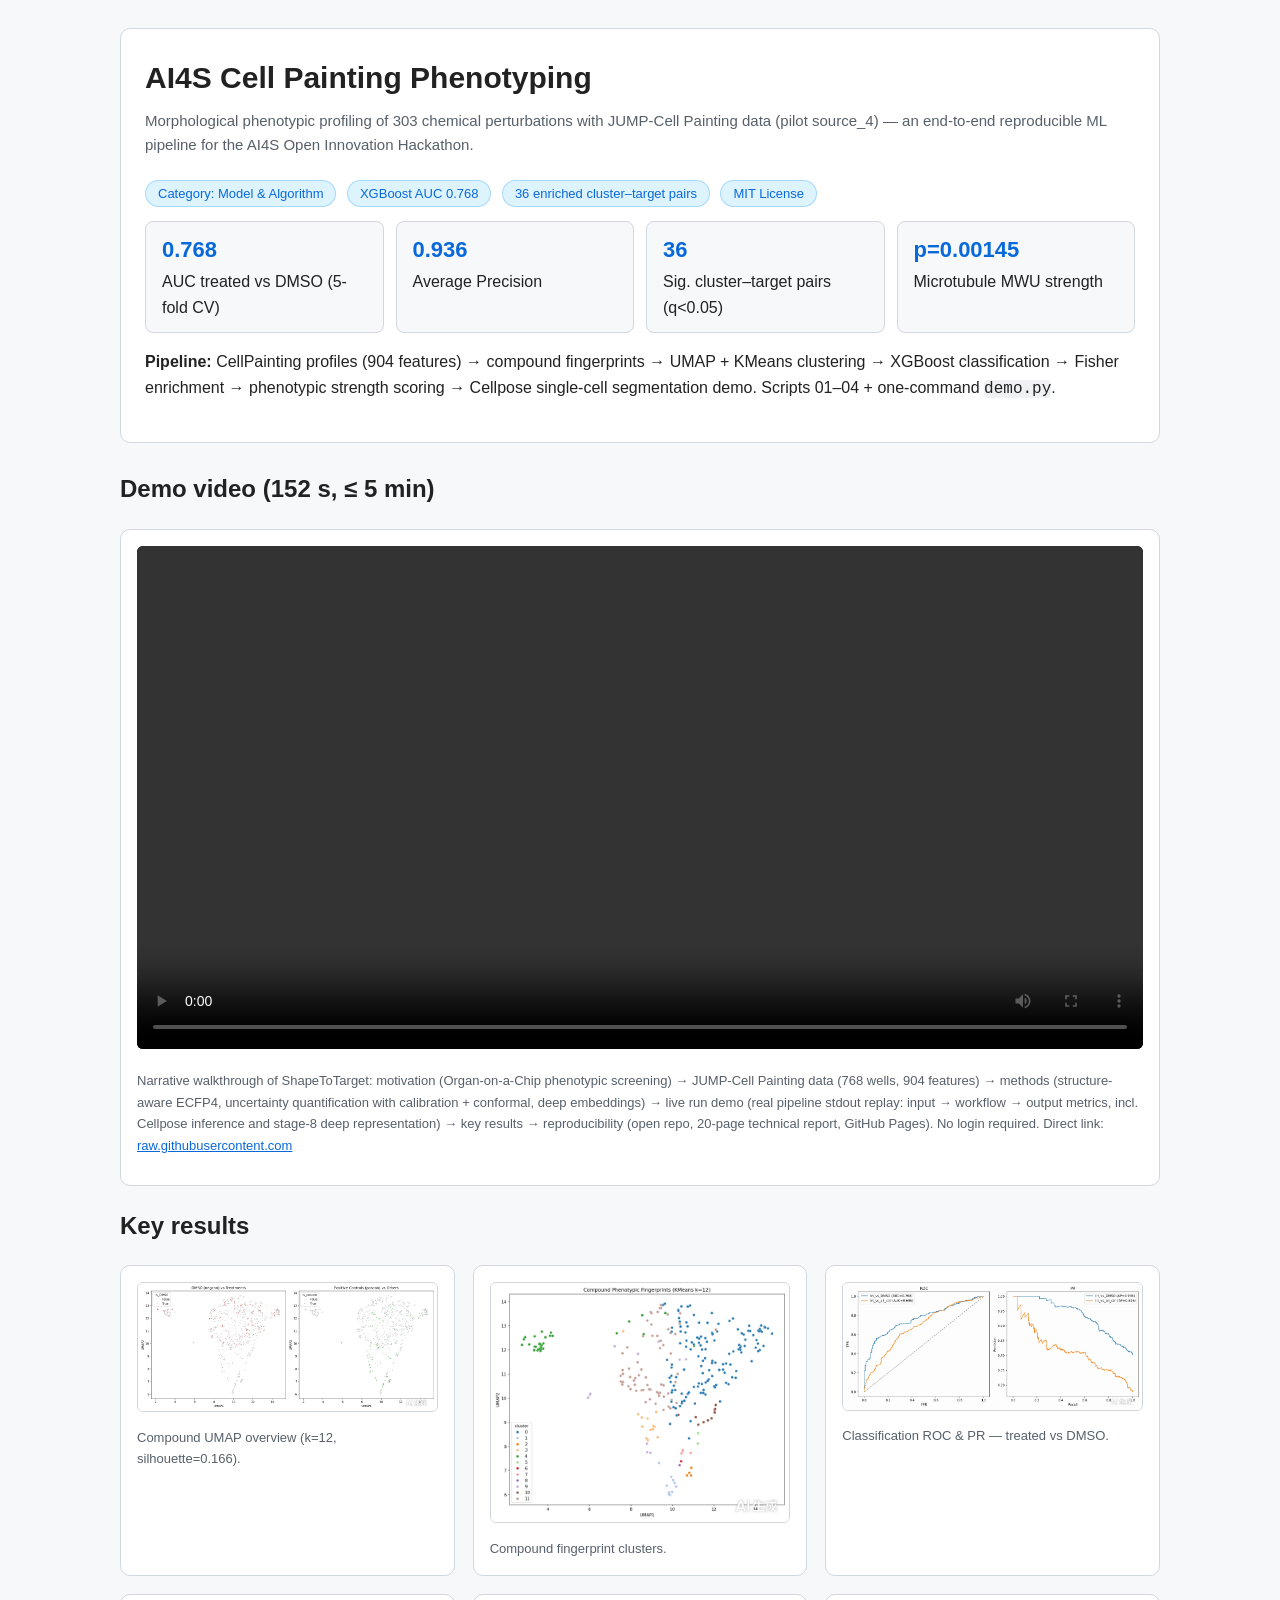
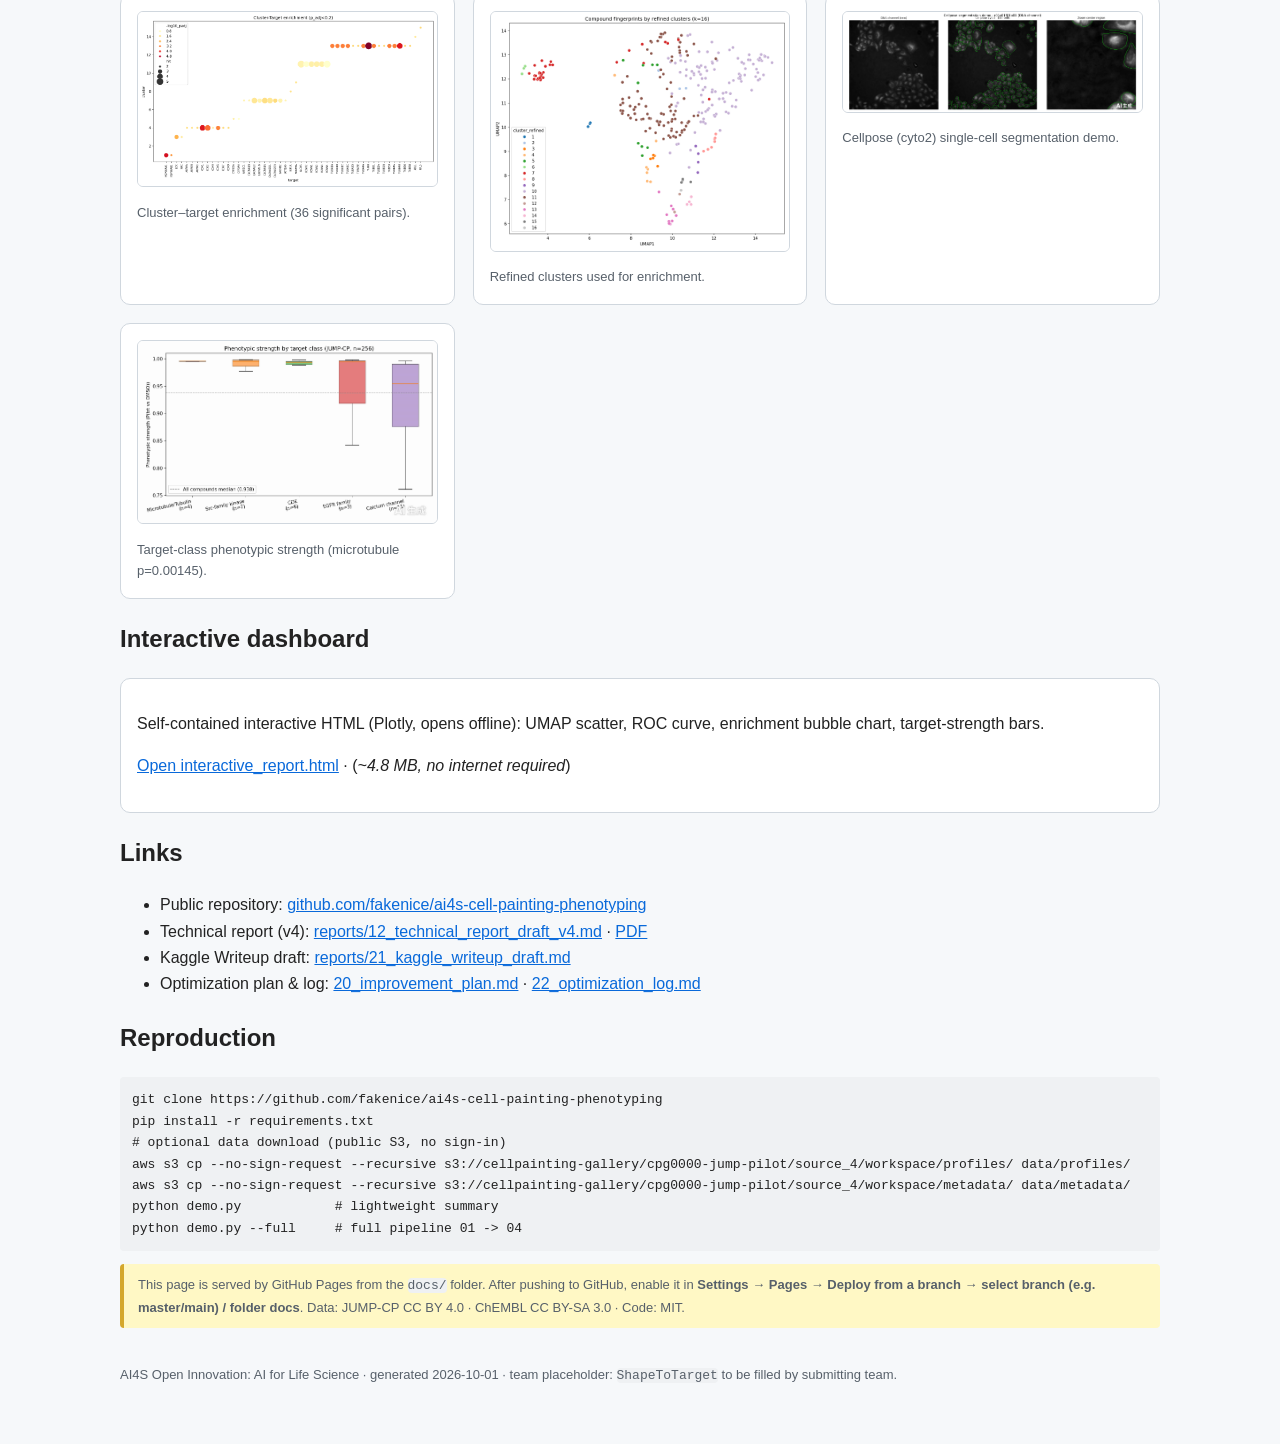
==== docs/index.html @ e53dbcd9 "demo: reshape narrative video v2 with real pipeline run (152s, 1280x720, faststart)" ====
<!DOCTYPE html>
<html lang="en">
<head>
<meta charset="utf-8">
<meta name="viewport" content="width=device-width, initial-scale=1">
<title>AI4S Cell Painting Phenotyping — Project Home</title>
<style>
  :root { --accent:#0969da; --bg:#f6f8fa; --ink:#222; }
  * { box-sizing:border-box; }
  body { font-family:"Segoe UI", Arial, sans-serif; margin:0; background:var(--bg); color:var(--ink); line-height:1.65; }
  .wrap { max-width:1080px; margin:0 auto; padding:28px 20px 60px; }
  h1 { font-size:30px; margin:0 0 6px; }
  .sub { color:#57606a; font-size:15px; margin-bottom:22px; }
  .badge { display:inline-block; background:#ddf4ff; color:#0969da; border:1px solid #54aeff66; border-radius:20px; padding:2px 12px; font-size:13px; margin-right:6px; }
  .hero { background:#fff; border:1px solid #d0d7de; border-radius:10px; padding:24px; margin-bottom:26px; }
  .grid { display:grid; grid-template-columns:repeat(auto-fit, minmax(320px,1fr)); gap:18px; }
  .card { background:#fff; border:1px solid #d0d7de; border-radius:10px; padding:16px; }
  .card h3 { margin-top:0; }
  figure { margin:0; }
  img { width:100%; height:auto; border:1px solid #d0d7de; border-radius:6px; }
  figcaption { font-size:13px; color:#57606a; margin-top:6px; }
  video { width:100%; border-radius:6px; background:#000; }
  a { color:var(--accent); }
  .kpi { display:flex; flex-wrap:wrap; gap:12px; margin:14px 0; }
  .kpi div { background:#f6f8fa; border:1px solid #d0d7de; border-radius:8px; padding:10px 16px; flex:1; min-width:150px; }
  .kpi b { font-size:22px; display:block; color:var(--accent); }
  code, pre { background:#eff1f3; border-radius:4px; font-family:Consolas, monospace; }
  pre { padding:12px; overflow-x:auto; font-size:13px; }
  .note { font-size:13px; color:#57606a; background:#fff8c5; border-left:4px solid #d4a72c; padding:10px 14px; border-radius:4px; }
  footer { margin-top:36px; font-size:13px; color:#57606a; }
</style>
</head>
<body>
<div class="wrap">

  <div class="hero">
    <h1>AI4S Cell Painting Phenotyping</h1>
    <div class="sub">Morphological phenotypic profiling of 303 chemical perturbations with JUMP-Cell Painting data (pilot source_4) — an end-to-end reproducible ML pipeline for the AI4S Open Innovation Hackathon.</div>
    <div>
      <span class="badge">Category: Model &amp; Algorithm</span>
      <span class="badge">XGBoost AUC 0.768</span>
      <span class="badge">36 enriched cluster–target pairs</span>
      <span class="badge">MIT License</span>
    </div>
    <div class="kpi">
      <div><b>0.768</b>AUC treated vs DMSO (5-fold CV)</div>
      <div><b>0.936</b>Average Precision</div>
      <div><b>36</b>Sig. cluster–target pairs (q&lt;0.05)</div>
      <div><b>p=0.00145</b>Microtubule MWU strength</div>
    </div>
    <p><b>Pipeline:</b> CellPainting profiles (904 features) → compound fingerprints → UMAP + KMeans clustering → XGBoost classification → Fisher enrichment → phenotypic strength scoring → Cellpose single-cell segmentation demo. Scripts 01–04 + one-command <code>demo.py</code>.</p>
  </div>

  <h2>Demo video (152 s, ≤ 5 min)</h2>
  <div class="card">
    <video controls preload="metadata" src="demo_video.mp4"></video>
    <p style="font-size:13px;color:#57606a;">Narrative walkthrough of ShapeToTarget: motivation (Organ-on-a-Chip phenotypic screening) → JUMP-Cell Painting data (768 wells, 904 features) → methods (structure-aware ECFP4, uncertainty quantification with calibration + conformal, deep embeddings) → live run demo (real pipeline stdout replay: input → workflow → output metrics, incl. Cellpose inference and stage-8 deep representation) → key results → reproducibility (open repo, 20-page technical report, GitHub Pages). No login required. Direct link: <a href="https://github.com/fakenice/ai4s-cell-painting-phenotyping/raw/master/demo_video.mp4">raw.githubusercontent.com</a></p>
  </div>

  <h2>Key results</h2>
  <div class="grid">
    <div class="card"><figure><img src="figures/01_umap_overview.png" alt="UMAP overview"><figcaption>Compound UMAP overview (k=12, silhouette=0.166).</figcaption></figure></div>
    <div class="card"><figure><img src="figures/02_compound_fingerprint_clusters.png" alt="Fingerprint clusters"><figcaption>Compound fingerprint clusters.</figcaption></figure></div>
    <div class="card"><figure><img src="figures/03_classification_roc_pr.png" alt="ROC/PR"><figcaption>Classification ROC &amp; PR — treated vs DMSO.</figcaption></figure></div>
    <div class="card"><figure><img src="figures/04_enrichment_bubble.png" alt="Enrichment bubble"><figcaption>Cluster–target enrichment (36 significant pairs).</figcaption></figure></div>
    <div class="card"><figure><img src="figures/04_refined_clusters_umap.png" alt="Refined clusters"><figcaption>Refined clusters used for enrichment.</figcaption></figure></div>
    <div class="card"><figure><img src="figures/05_cellpose_segmentation.png" alt="Cellpose segmentation"><figcaption>Cellpose (cyto2) single-cell segmentation demo.</figcaption></figure></div>
    <div class="card"><figure><img src="figures/12_target_class_strength.png" alt="Target class strength"><figcaption>Target-class phenotypic strength (microtubule p=0.00145).</figcaption></figure></div>
  </div>

  <h2>Interactive dashboard</h2>
  <div class="card">
    <p>Self-contained interactive HTML (Plotly, opens offline): UMAP scatter, ROC curve, enrichment bubble chart, target-strength bars.</p>
    <p><a href="interactive_report.html">Open interactive_report.html</a> · (<em>~4.8 MB, no internet required</em>)</p>
  </div>

  <h2>Links</h2>
  <ul>
    <li>Public repository: <a href="https://github.com/fakenice/ai4s-cell-painting-phenotyping">github.com/fakenice/ai4s-cell-painting-phenotyping</a></li>
    <li>Technical report (v4): <a href="../reports/12_technical_report_draft_v4.md">reports/12_technical_report_draft_v4.md</a> · <a href="../reports/12_technical_report_draft_v4.pdf">PDF</a></li>
    <li>Kaggle Writeup draft: <a href="../reports/21_kaggle_writeup_draft.md">reports/21_kaggle_writeup_draft.md</a></li>
    <li>Optimization plan &amp; log: <a href="../reports/20_improvement_plan.md">20_improvement_plan.md</a> · <a href="../reports/22_optimization_log.md">22_optimization_log.md</a></li>
  </ul>

  <h2>Reproduction</h2>
  <pre>git clone https://github.com/fakenice/ai4s-cell-painting-phenotyping
pip install -r requirements.txt
# optional data download (public S3, no sign-in)
aws s3 cp --no-sign-request --recursive s3://cellpainting-gallery/cpg0000-jump-pilot/source_4/workspace/profiles/ data/profiles/
aws s3 cp --no-sign-request --recursive s3://cellpainting-gallery/cpg0000-jump-pilot/source_4/workspace/metadata/ data/metadata/
python demo.py            # lightweight summary
python demo.py --full     # full pipeline 01 -> 04</pre>
  <div class="note">This page is served by GitHub Pages from the <code>docs/</code> folder. After pushing to GitHub, enable it in <b>Settings → Pages → Deploy from a branch → select branch (e.g. master/main) / folder docs</b>. Data: JUMP-CP CC BY 4.0 · ChEMBL CC BY-SA 3.0 · Code: MIT.</div>

  <footer>AI4S Open Innovation: AI for Life Science · generated 2026-10-01 · team placeholder: <code>ShapeToTarget</code> to be filled by submitting team.</footer>
</div>
</body>
</html>
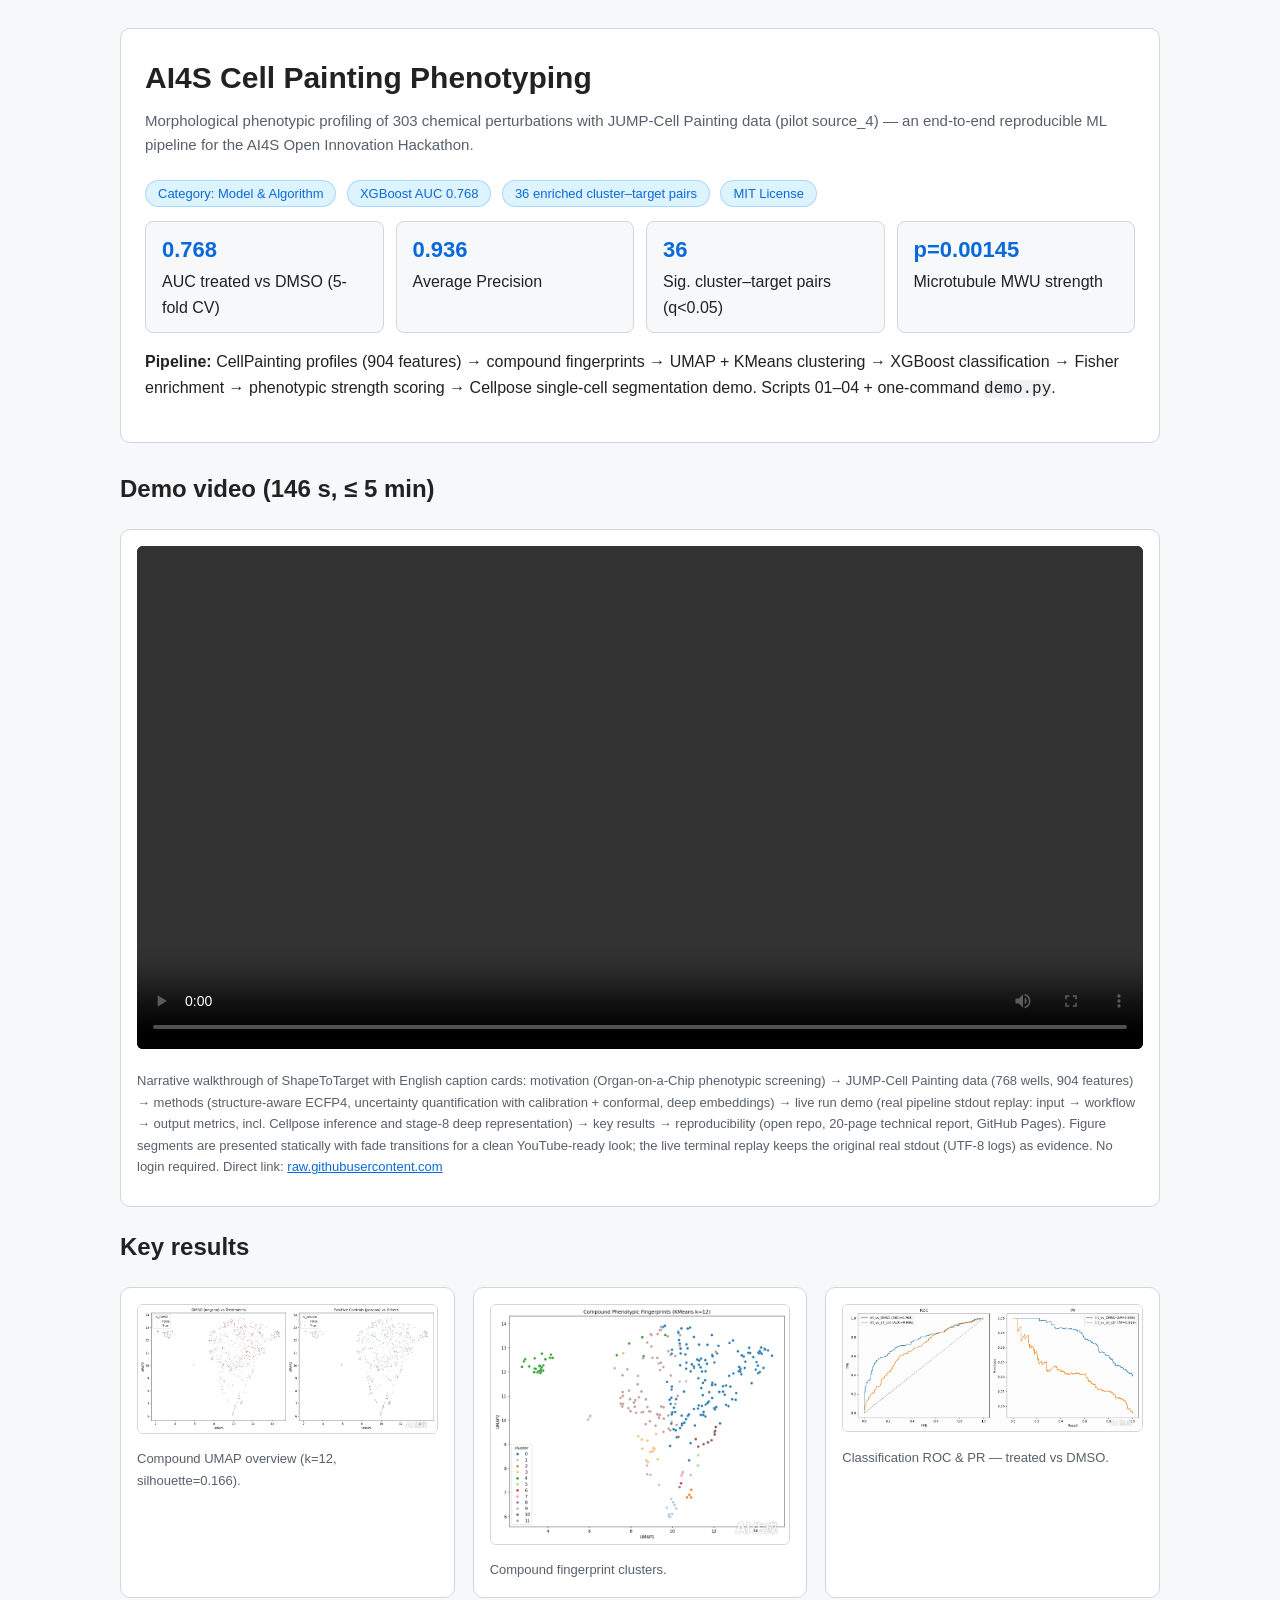
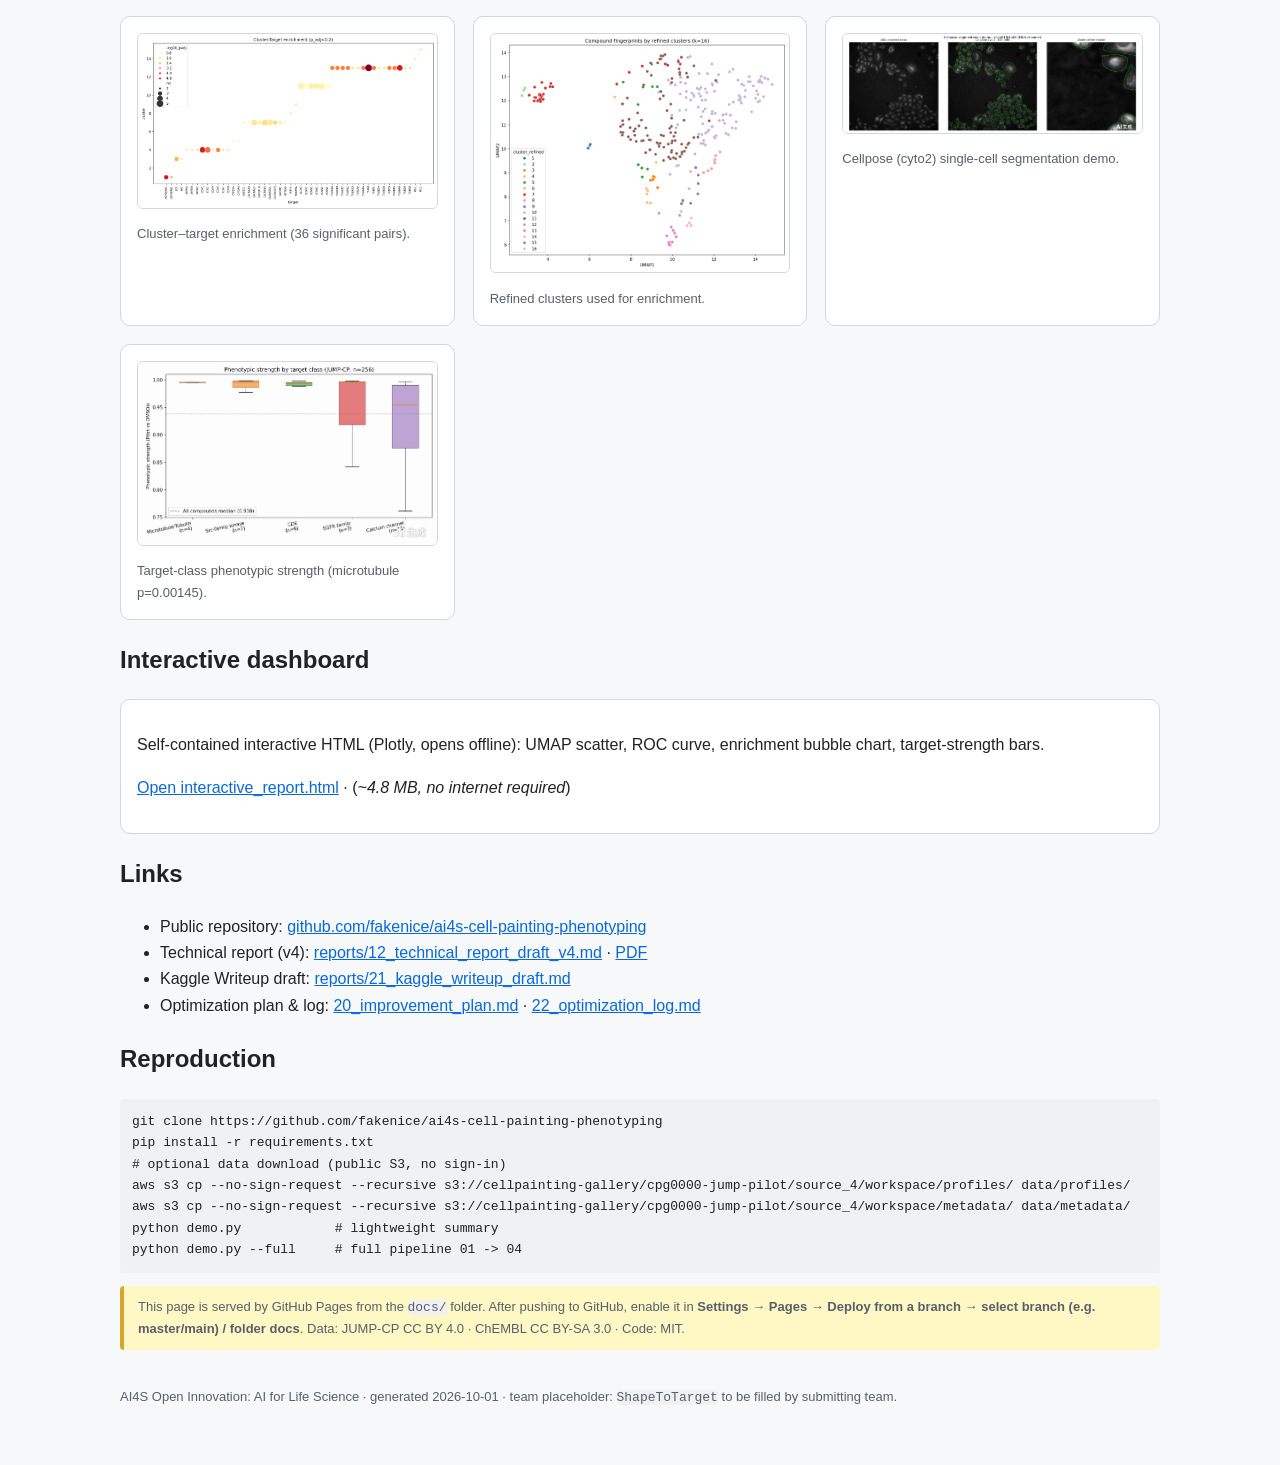
==== commit 4f84974c: "demo: v3 video - static figure segments (no zoompan), English caption cards (146s, 1280x720, faststa" ====
--- a/docs/index.html
+++ b/docs/index.html
@@ -51,10 +51,10 @@
     <p><b>Pipeline:</b> CellPainting profiles (904 features) → compound fingerprints → UMAP + KMeans clustering → XGBoost classification → Fisher enrichment → phenotypic strength scoring → Cellpose single-cell segmentation demo. Scripts 01–04 + one-command <code>demo.py</code>.</p>
   </div>
 
-  <h2>Demo video (152 s, ≤ 5 min)</h2>
+  <h2>Demo video (146 s, ≤ 5 min)</h2>
   <div class="card">
     <video controls preload="metadata" src="demo_video.mp4"></video>
-    <p style="font-size:13px;color:#57606a;">Narrative walkthrough of ShapeToTarget: motivation (Organ-on-a-Chip phenotypic screening) → JUMP-Cell Painting data (768 wells, 904 features) → methods (structure-aware ECFP4, uncertainty quantification with calibration + conformal, deep embeddings) → live run demo (real pipeline stdout replay: input → workflow → output metrics, incl. Cellpose inference and stage-8 deep representation) → key results → reproducibility (open repo, 20-page technical report, GitHub Pages). No login required. Direct link: <a href="https://github.com/fakenice/ai4s-cell-painting-phenotyping/raw/master/demo_video.mp4">raw.githubusercontent.com</a></p>
+    <p style="font-size:13px;color:#57606a;">Narrative walkthrough of ShapeToTarget with English caption cards: motivation (Organ-on-a-Chip phenotypic screening) → JUMP-Cell Painting data (768 wells, 904 features) → methods (structure-aware ECFP4, uncertainty quantification with calibration + conformal, deep embeddings) → live run demo (real pipeline stdout replay: input → workflow → output metrics, incl. Cellpose inference and stage-8 deep representation) → key results → reproducibility (open repo, 20-page technical report, GitHub Pages). Figure segments are presented statically with fade transitions for a clean YouTube-ready look; the live terminal replay keeps the original real stdout (UTF-8 logs) as evidence. No login required. Direct link: <a href="https://github.com/fakenice/ai4s-cell-painting-phenotyping/raw/master/demo_video.mp4">raw.githubusercontent.com</a></p>
   </div>
 
   <h2>Key results</h2>
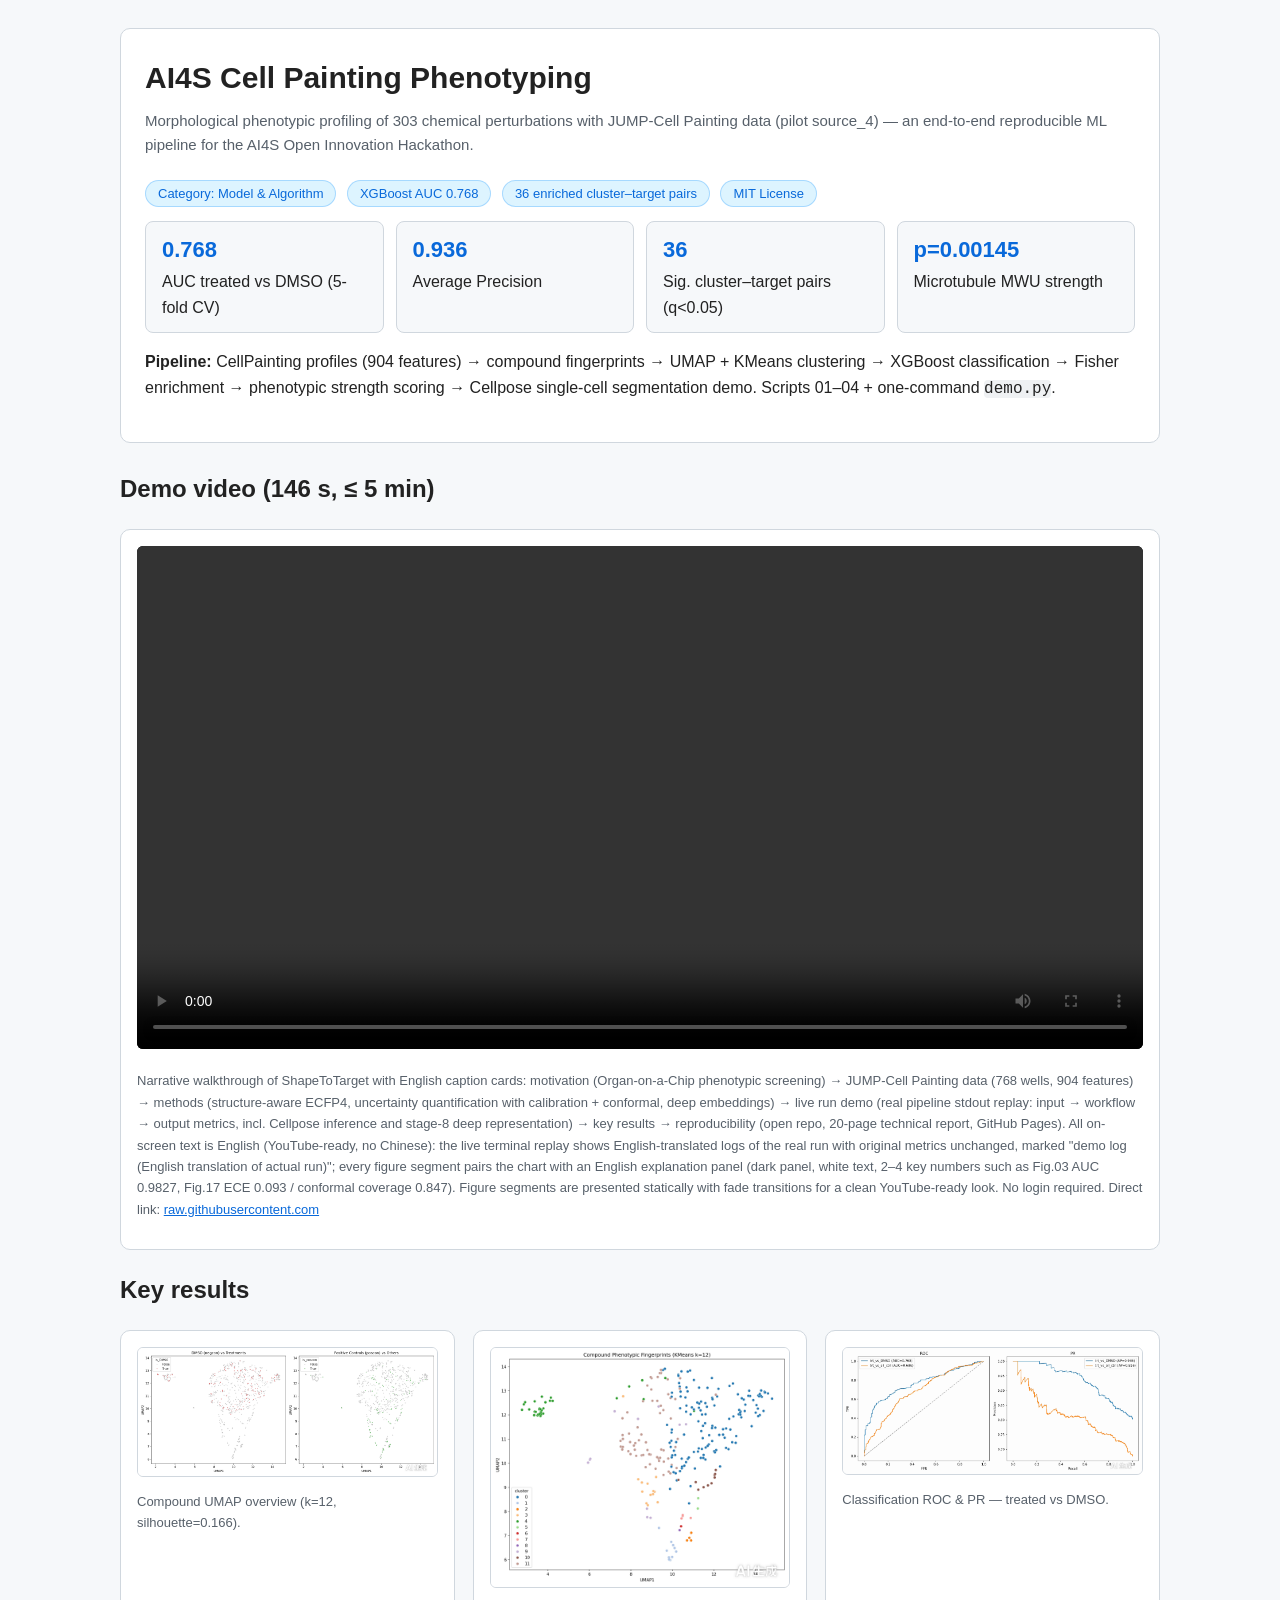
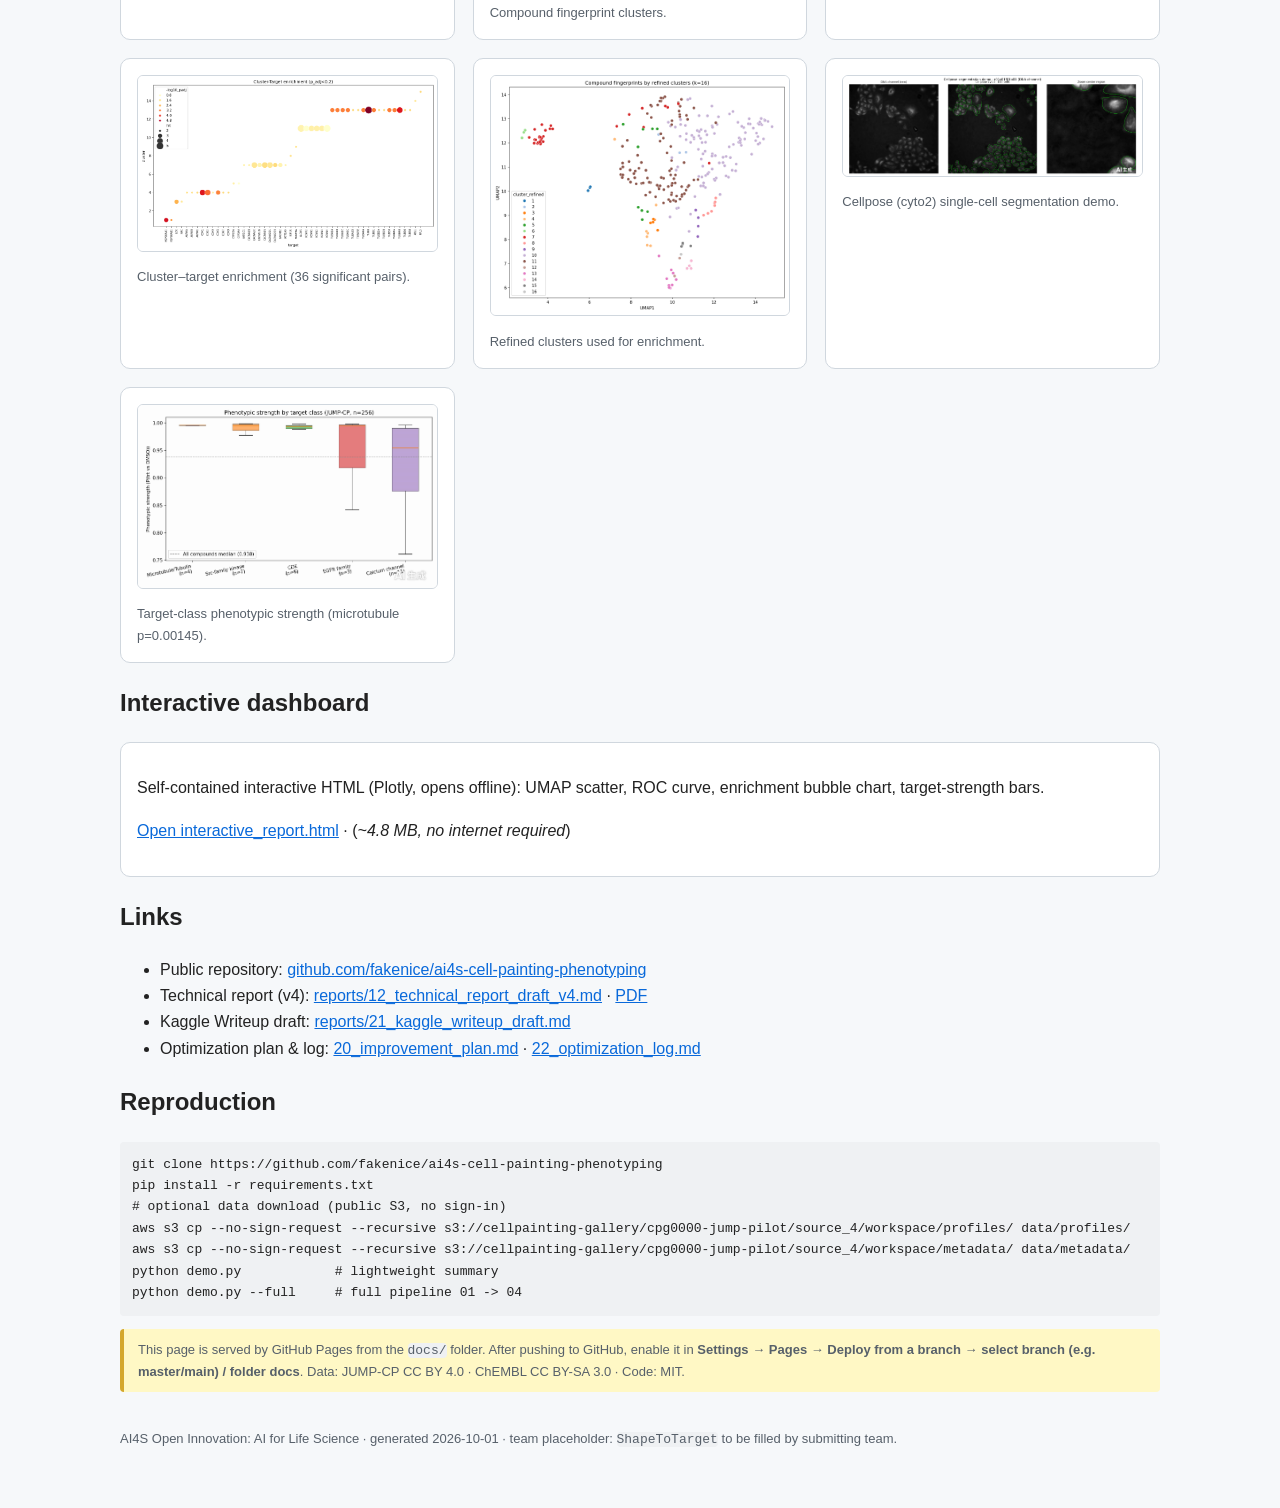
==== commit 91f62c12: "demo video v4: fully English, translated terminal logs, per-figure explanation panels" ====
--- a/docs/index.html
+++ b/docs/index.html
@@ -54,7 +54,7 @@
   <h2>Demo video (146 s, ≤ 5 min)</h2>
   <div class="card">
     <video controls preload="metadata" src="demo_video.mp4"></video>
-    <p style="font-size:13px;color:#57606a;">Narrative walkthrough of ShapeToTarget with English caption cards: motivation (Organ-on-a-Chip phenotypic screening) → JUMP-Cell Painting data (768 wells, 904 features) → methods (structure-aware ECFP4, uncertainty quantification with calibration + conformal, deep embeddings) → live run demo (real pipeline stdout replay: input → workflow → output metrics, incl. Cellpose inference and stage-8 deep representation) → key results → reproducibility (open repo, 20-page technical report, GitHub Pages). Figure segments are presented statically with fade transitions for a clean YouTube-ready look; the live terminal replay keeps the original real stdout (UTF-8 logs) as evidence. No login required. Direct link: <a href="https://github.com/fakenice/ai4s-cell-painting-phenotyping/raw/master/demo_video.mp4">raw.githubusercontent.com</a></p>
+    <p style="font-size:13px;color:#57606a;">Narrative walkthrough of ShapeToTarget with English caption cards: motivation (Organ-on-a-Chip phenotypic screening) → JUMP-Cell Painting data (768 wells, 904 features) → methods (structure-aware ECFP4, uncertainty quantification with calibration + conformal, deep embeddings) → live run demo (real pipeline stdout replay: input → workflow → output metrics, incl. Cellpose inference and stage-8 deep representation) → key results → reproducibility (open repo, 20-page technical report, GitHub Pages). All on-screen text is English (YouTube-ready, no Chinese): the live terminal replay shows English-translated logs of the real run with original metrics unchanged, marked "demo log (English translation of actual run)"; every figure segment pairs the chart with an English explanation panel (dark panel, white text, 2–4 key numbers such as Fig.03 AUC 0.9827, Fig.17 ECE 0.093 / conformal coverage 0.847). Figure segments are presented statically with fade transitions for a clean YouTube-ready look. No login required. Direct link: <a href="https://github.com/fakenice/ai4s-cell-painting-phenotyping/raw/master/demo_video.mp4">raw.githubusercontent.com</a></p>
   </div>
 
   <h2>Key results</h2>
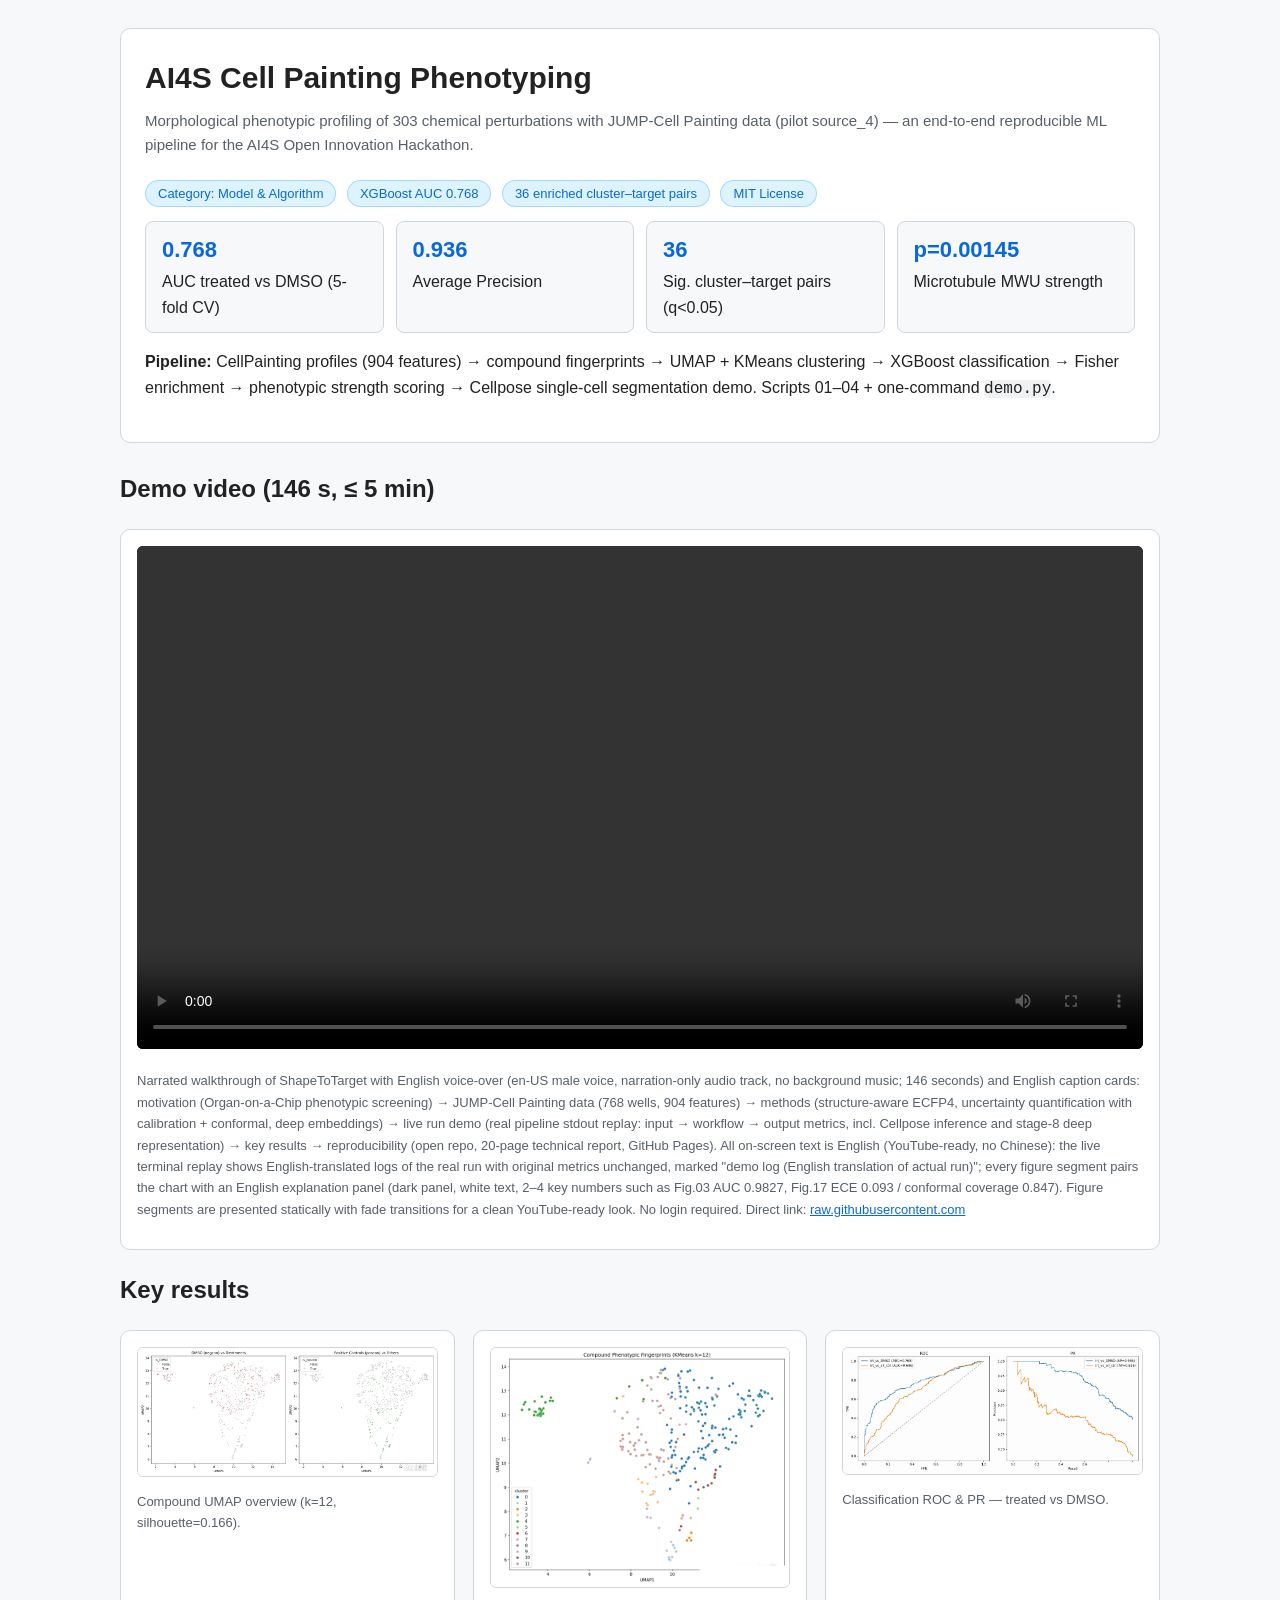
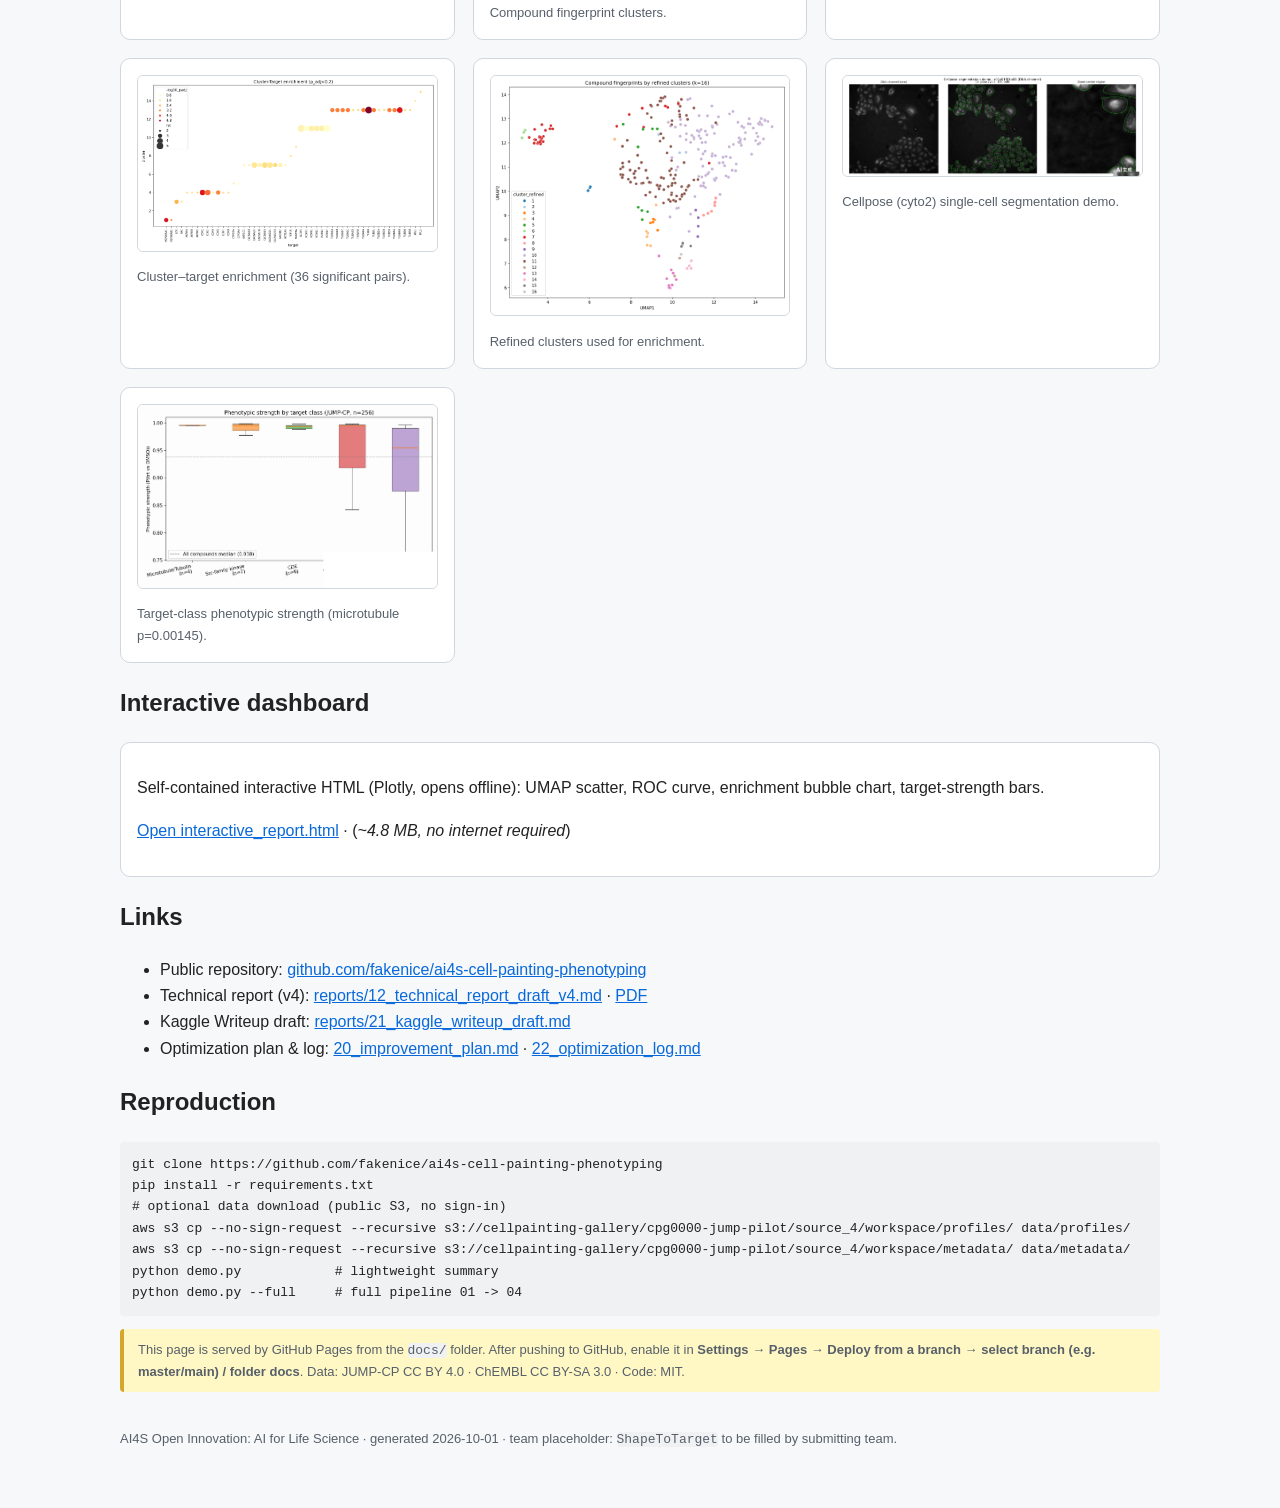
==== commit 31fd54c7: "Remove AI-generated watermark from figures; add narrated English voice-over demo video v5 (en-US mal" ====
--- a/docs/index.html
+++ b/docs/index.html
@@ -54,7 +54,7 @@
   <h2>Demo video (146 s, ≤ 5 min)</h2>
   <div class="card">
     <video controls preload="metadata" src="demo_video.mp4"></video>
-    <p style="font-size:13px;color:#57606a;">Narrative walkthrough of ShapeToTarget with English caption cards: motivation (Organ-on-a-Chip phenotypic screening) → JUMP-Cell Painting data (768 wells, 904 features) → methods (structure-aware ECFP4, uncertainty quantification with calibration + conformal, deep embeddings) → live run demo (real pipeline stdout replay: input → workflow → output metrics, incl. Cellpose inference and stage-8 deep representation) → key results → reproducibility (open repo, 20-page technical report, GitHub Pages). All on-screen text is English (YouTube-ready, no Chinese): the live terminal replay shows English-translated logs of the real run with original metrics unchanged, marked "demo log (English translation of actual run)"; every figure segment pairs the chart with an English explanation panel (dark panel, white text, 2–4 key numbers such as Fig.03 AUC 0.9827, Fig.17 ECE 0.093 / conformal coverage 0.847). Figure segments are presented statically with fade transitions for a clean YouTube-ready look. No login required. Direct link: <a href="https://github.com/fakenice/ai4s-cell-painting-phenotyping/raw/master/demo_video.mp4">raw.githubusercontent.com</a></p>
+    <p style="font-size:13px;color:#57606a;">Narrated walkthrough of ShapeToTarget with English voice-over (en-US male voice, narration-only audio track, no background music; 146 seconds) and English caption cards: motivation (Organ-on-a-Chip phenotypic screening) → JUMP-Cell Painting data (768 wells, 904 features) → methods (structure-aware ECFP4, uncertainty quantification with calibration + conformal, deep embeddings) → live run demo (real pipeline stdout replay: input → workflow → output metrics, incl. Cellpose inference and stage-8 deep representation) → key results → reproducibility (open repo, 20-page technical report, GitHub Pages). All on-screen text is English (YouTube-ready, no Chinese): the live terminal replay shows English-translated logs of the real run with original metrics unchanged, marked "demo log (English translation of actual run)"; every figure segment pairs the chart with an English explanation panel (dark panel, white text, 2–4 key numbers such as Fig.03 AUC 0.9827, Fig.17 ECE 0.093 / conformal coverage 0.847). Figure segments are presented statically with fade transitions for a clean YouTube-ready look. No login required. Direct link: <a href="https://github.com/fakenice/ai4s-cell-painting-phenotyping/raw/master/demo_video.mp4">raw.githubusercontent.com</a></p>
   </div>
 
   <h2>Key results</h2>
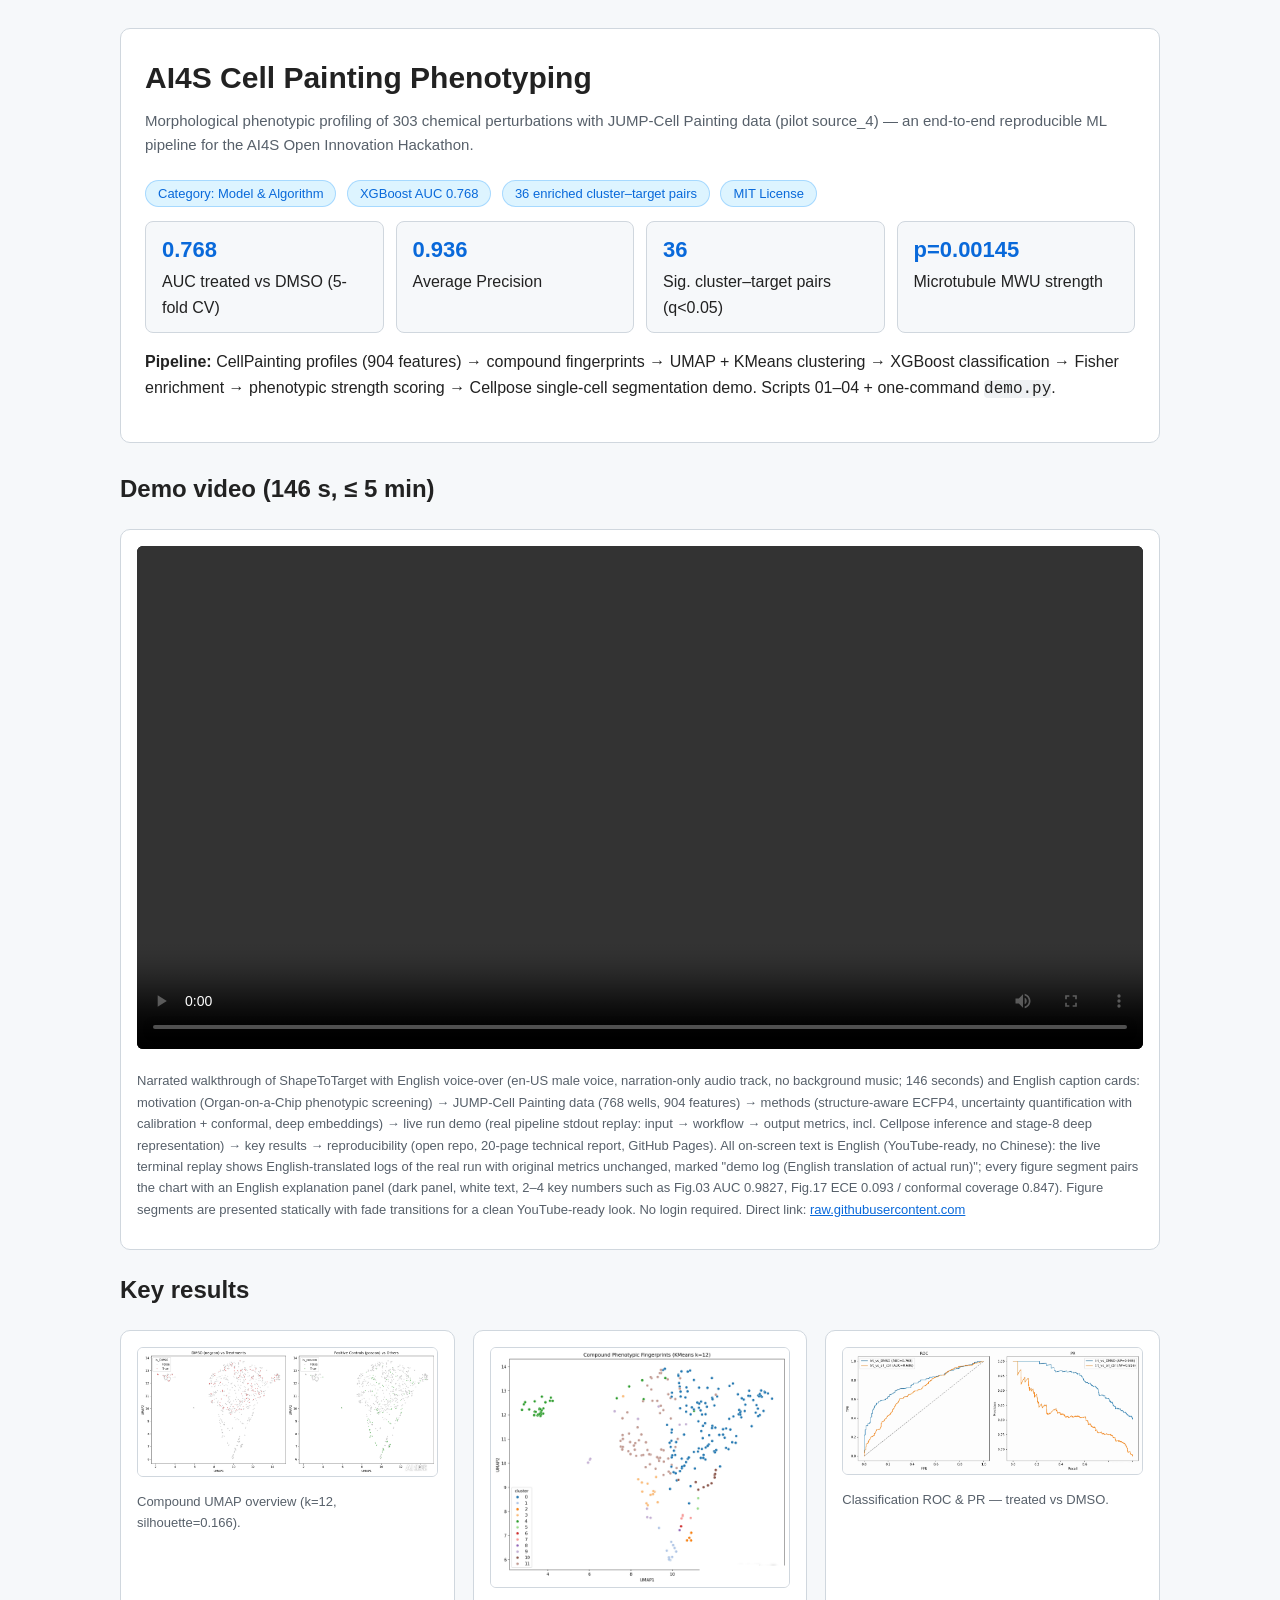
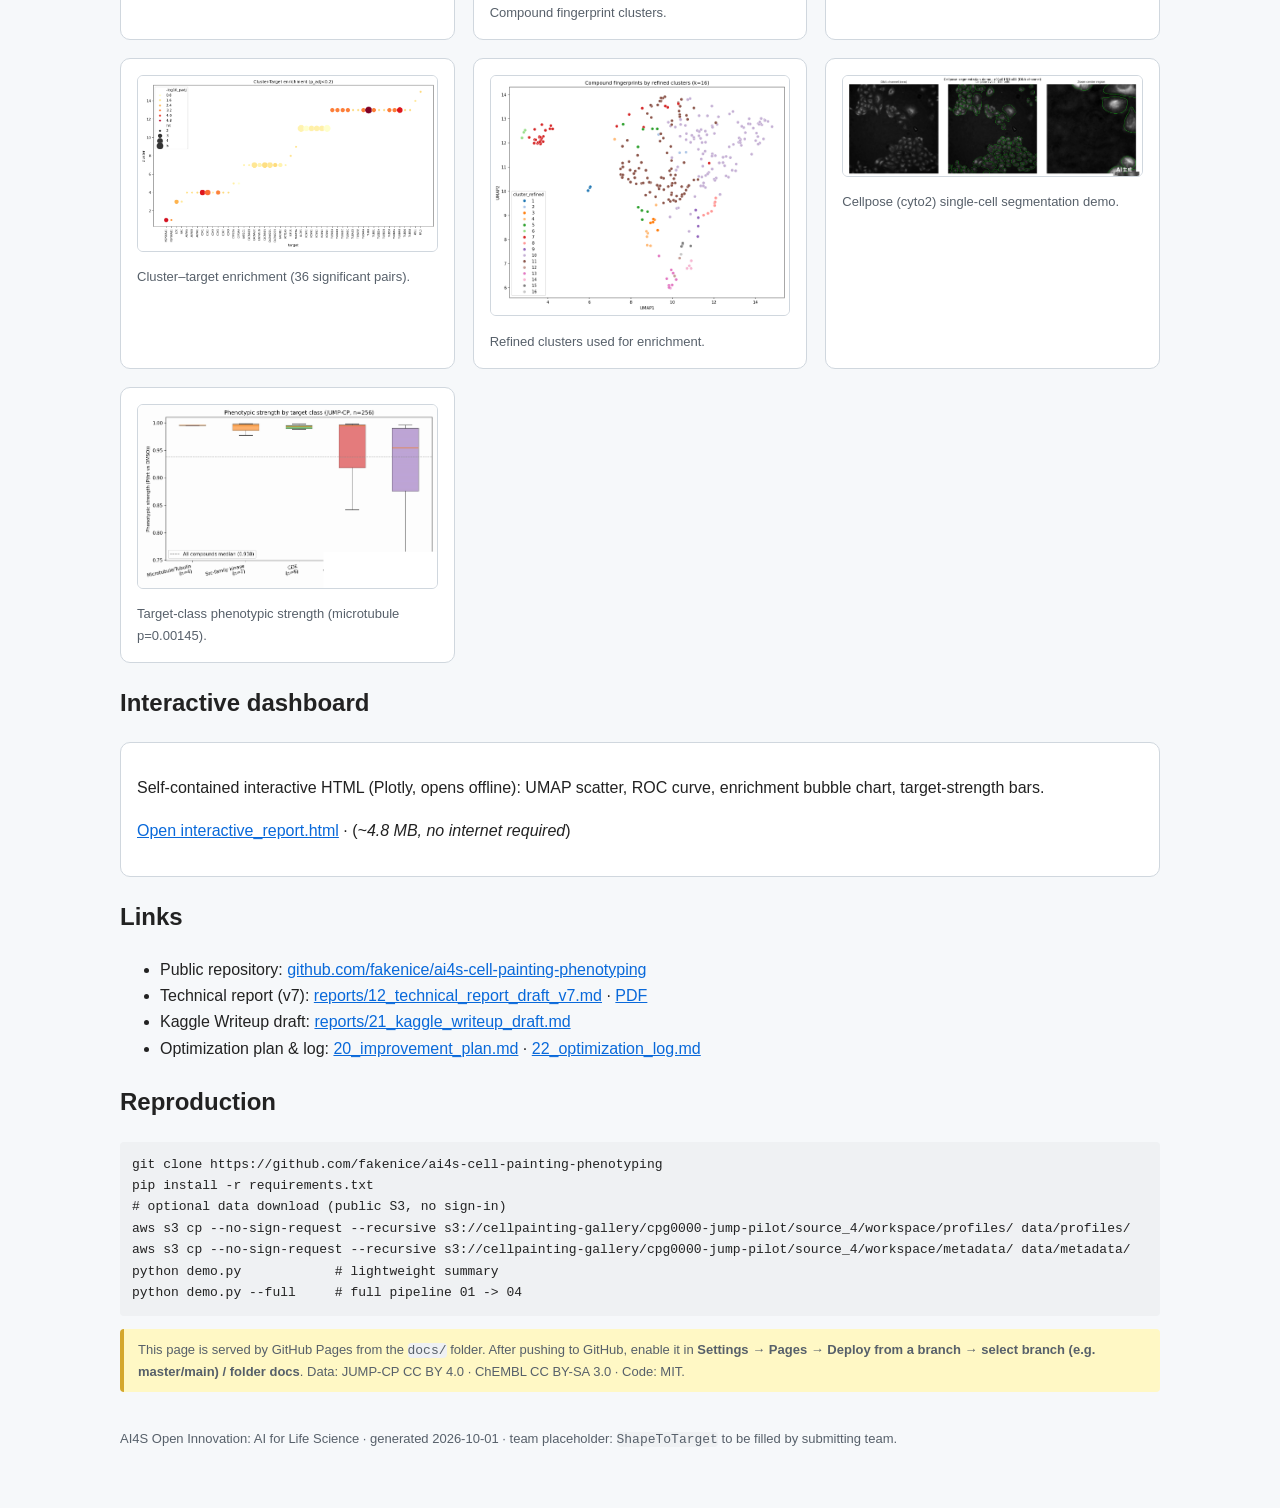
==== commit c35708c8: "Remove AI-generated watermarks from 12 figures; fix docs links to technical report v7" ====
--- a/docs/index.html
+++ b/docs/index.html
@@ -77,7 +77,7 @@
   <h2>Links</h2>
   <ul>
     <li>Public repository: <a href="https://github.com/fakenice/ai4s-cell-painting-phenotyping">github.com/fakenice/ai4s-cell-painting-phenotyping</a></li>
-    <li>Technical report (v4): <a href="../reports/12_technical_report_draft_v4.md">reports/12_technical_report_draft_v4.md</a> · <a href="../reports/12_technical_report_draft_v4.pdf">PDF</a></li>
+    <li>Technical report (v7): <a href="../reports/12_technical_report_draft_v7.md">reports/12_technical_report_draft_v7.md</a> · <a href="12_technical_report_draft_v7.pdf">PDF</a></li>
     <li>Kaggle Writeup draft: <a href="../reports/21_kaggle_writeup_draft.md">reports/21_kaggle_writeup_draft.md</a></li>
     <li>Optimization plan &amp; log: <a href="../reports/20_improvement_plan.md">20_improvement_plan.md</a> · <a href="../reports/22_optimization_log.md">22_optimization_log.md</a></li>
   </ul>
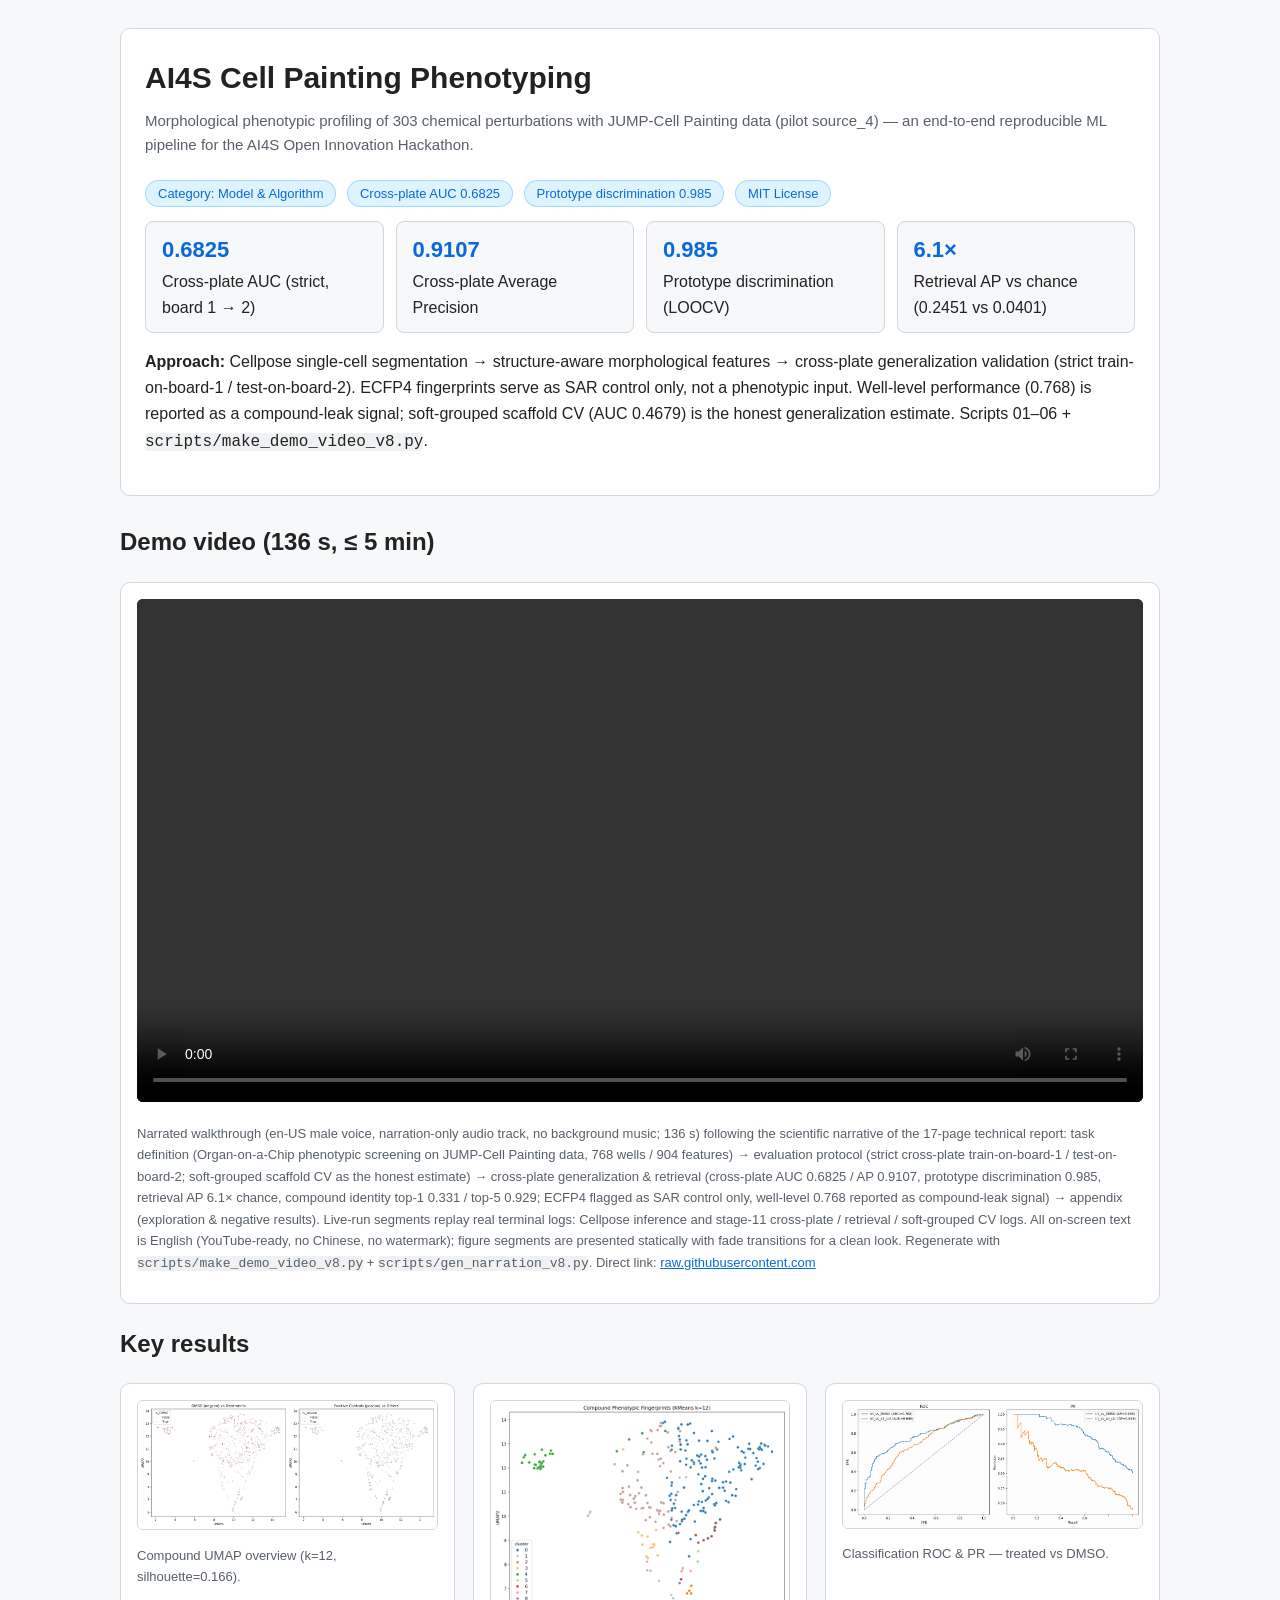
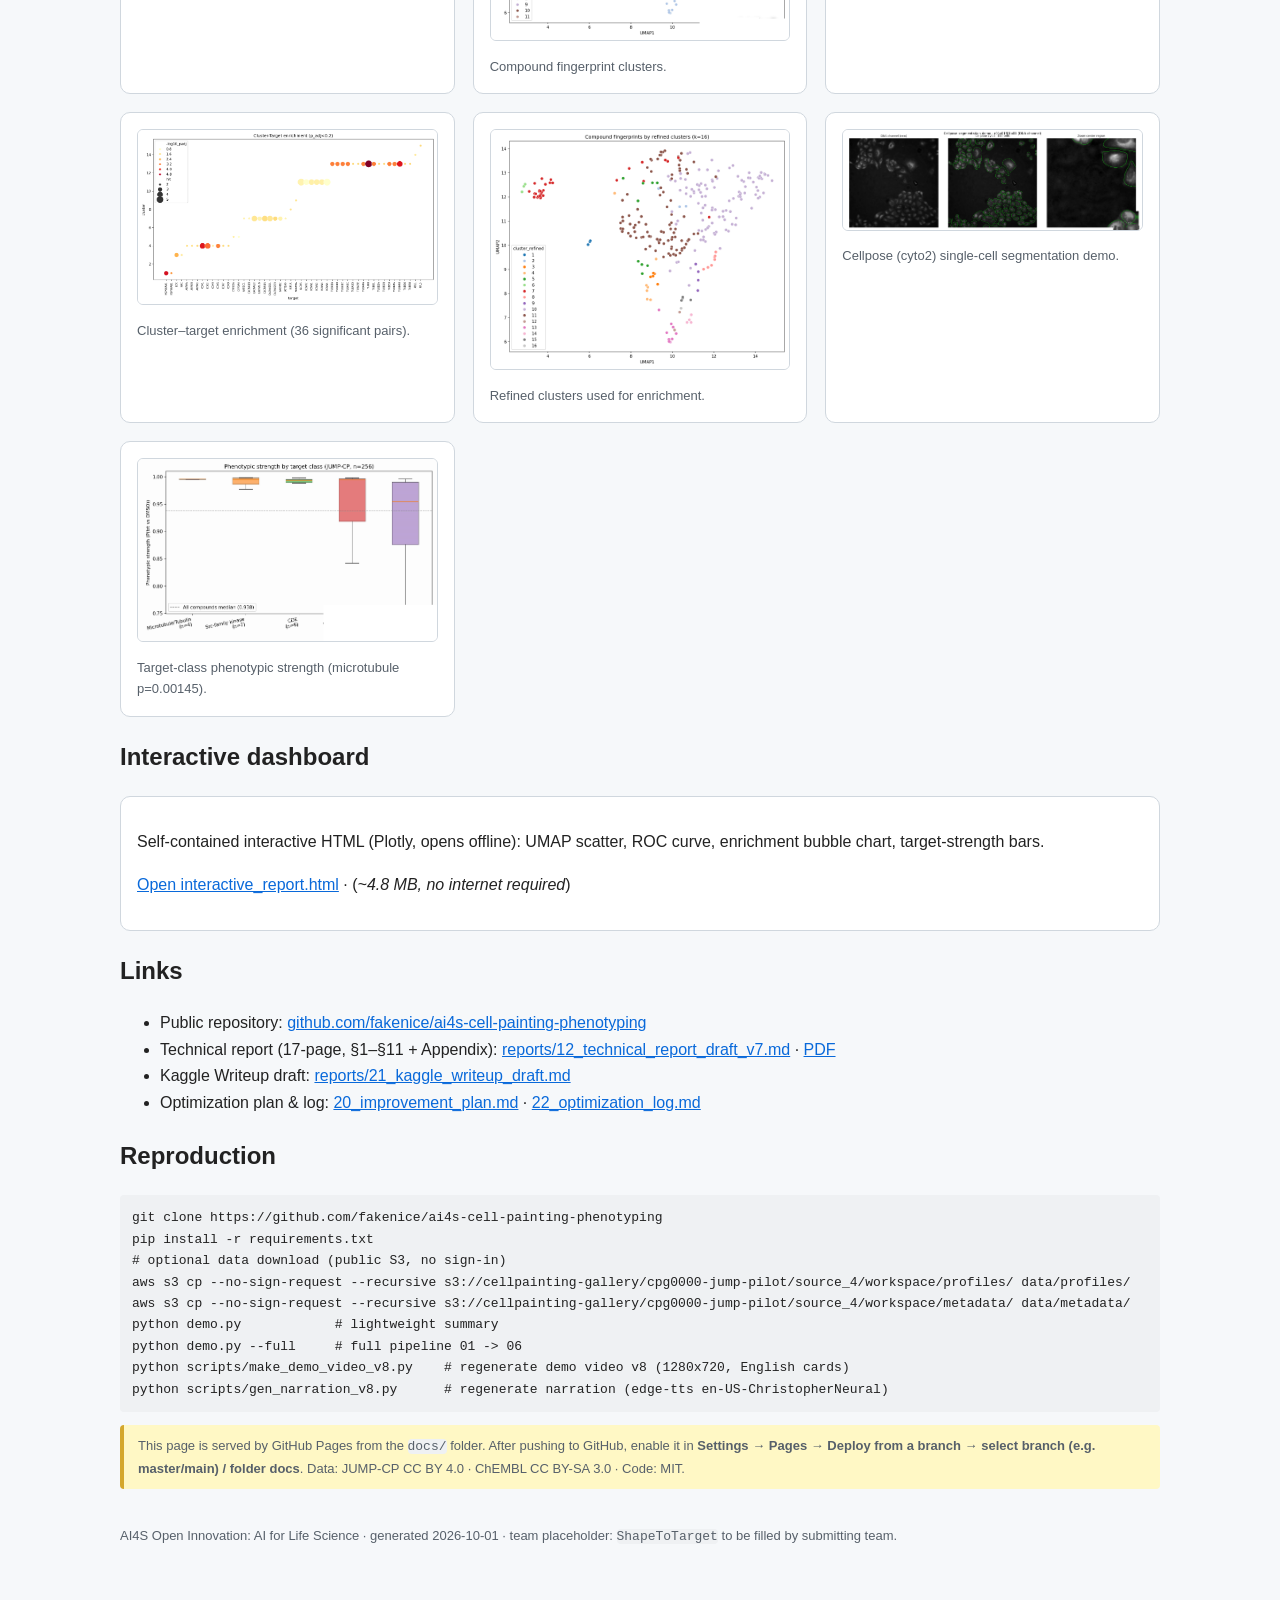
==== commit 8eb89d0e: "demo video v8: rerender to new science narrative (task->protocol->cross-plate/retrieval->appendix), " ====
--- a/docs/index.html
+++ b/docs/index.html
@@ -38,23 +38,23 @@
     <div class="sub">Morphological phenotypic profiling of 303 chemical perturbations with JUMP-Cell Painting data (pilot source_4) — an end-to-end reproducible ML pipeline for the AI4S Open Innovation Hackathon.</div>
     <div>
       <span class="badge">Category: Model &amp; Algorithm</span>
-      <span class="badge">XGBoost AUC 0.768</span>
-      <span class="badge">36 enriched cluster–target pairs</span>
+      <span class="badge">Cross-plate AUC 0.6825</span>
+      <span class="badge">Prototype discrimination 0.985</span>
       <span class="badge">MIT License</span>
     </div>
     <div class="kpi">
-      <div><b>0.768</b>AUC treated vs DMSO (5-fold CV)</div>
-      <div><b>0.936</b>Average Precision</div>
-      <div><b>36</b>Sig. cluster–target pairs (q&lt;0.05)</div>
-      <div><b>p=0.00145</b>Microtubule MWU strength</div>
+      <div><b>0.6825</b>Cross-plate AUC (strict, board 1 → 2)</div>
+      <div><b>0.9107</b>Cross-plate Average Precision</div>
+      <div><b>0.985</b>Prototype discrimination (LOOCV)</div>
+      <div><b>6.1×</b>Retrieval AP vs chance (0.2451 vs 0.0401)</div>
     </div>
-    <p><b>Pipeline:</b> CellPainting profiles (904 features) → compound fingerprints → UMAP + KMeans clustering → XGBoost classification → Fisher enrichment → phenotypic strength scoring → Cellpose single-cell segmentation demo. Scripts 01–04 + one-command <code>demo.py</code>.</p>
+    <p><b>Approach:</b> Cellpose single-cell segmentation → structure-aware morphological features → cross-plate generalization validation (strict train-on-board-1 / test-on-board-2). ECFP4 fingerprints serve as SAR control only, not a phenotypic input. Well-level performance (0.768) is reported as a compound-leak signal; soft-grouped scaffold CV (AUC 0.4679) is the honest generalization estimate. Scripts 01–06 + <code>scripts/make_demo_video_v8.py</code>.</p>
   </div>
 
-  <h2>Demo video (146 s, ≤ 5 min)</h2>
+  <h2>Demo video (136 s, ≤ 5 min)</h2>
   <div class="card">
     <video controls preload="metadata" src="demo_video.mp4"></video>
-    <p style="font-size:13px;color:#57606a;">Narrated walkthrough of ShapeToTarget with English voice-over (en-US male voice, narration-only audio track, no background music; 146 seconds) and English caption cards: motivation (Organ-on-a-Chip phenotypic screening) → JUMP-Cell Painting data (768 wells, 904 features) → methods (structure-aware ECFP4, uncertainty quantification with calibration + conformal, deep embeddings) → live run demo (real pipeline stdout replay: input → workflow → output metrics, incl. Cellpose inference and stage-8 deep representation) → key results → reproducibility (open repo, 20-page technical report, GitHub Pages). All on-screen text is English (YouTube-ready, no Chinese): the live terminal replay shows English-translated logs of the real run with original metrics unchanged, marked "demo log (English translation of actual run)"; every figure segment pairs the chart with an English explanation panel (dark panel, white text, 2–4 key numbers such as Fig.03 AUC 0.9827, Fig.17 ECE 0.093 / conformal coverage 0.847). Figure segments are presented statically with fade transitions for a clean YouTube-ready look. No login required. Direct link: <a href="https://github.com/fakenice/ai4s-cell-painting-phenotyping/raw/master/demo_video.mp4">raw.githubusercontent.com</a></p>
+    <p style="font-size:13px;color:#57606a;">Narrated walkthrough (en-US male voice, narration-only audio track, no background music; 136 s) following the scientific narrative of the 17-page technical report: task definition (Organ-on-a-Chip phenotypic screening on JUMP-Cell Painting data, 768 wells / 904 features) → evaluation protocol (strict cross-plate train-on-board-1 / test-on-board-2; soft-grouped scaffold CV as the honest estimate) → cross-plate generalization &amp; retrieval (cross-plate AUC 0.6825 / AP 0.9107, prototype discrimination 0.985, retrieval AP 6.1× chance, compound identity top-1 0.331 / top-5 0.929; ECFP4 flagged as SAR control only, well-level 0.768 reported as compound-leak signal) → appendix (exploration &amp; negative results). Live-run segments replay real terminal logs: Cellpose inference and stage-11 cross-plate / retrieval / soft-grouped CV logs. All on-screen text is English (YouTube-ready, no Chinese, no watermark); figure segments are presented statically with fade transitions for a clean look. Regenerate with <code>scripts/make_demo_video_v8.py</code> + <code>scripts/gen_narration_v8.py</code>. Direct link: <a href="https://github.com/fakenice/ai4s-cell-painting-phenotyping/raw/master/demo_video.mp4">raw.githubusercontent.com</a></p>
   </div>
 
   <h2>Key results</h2>
@@ -77,7 +77,7 @@
   <h2>Links</h2>
   <ul>
     <li>Public repository: <a href="https://github.com/fakenice/ai4s-cell-painting-phenotyping">github.com/fakenice/ai4s-cell-painting-phenotyping</a></li>
-    <li>Technical report (v7): <a href="../reports/12_technical_report_draft_v7.md">reports/12_technical_report_draft_v7.md</a> · <a href="12_technical_report_draft_v7.pdf">PDF</a></li>
+    <li>Technical report (17-page, §1–§11 + Appendix): <a href="../reports/12_technical_report_draft_v7.md">reports/12_technical_report_draft_v7.md</a> · <a href="12_technical_report_draft_v7.pdf">PDF</a></li>
     <li>Kaggle Writeup draft: <a href="../reports/21_kaggle_writeup_draft.md">reports/21_kaggle_writeup_draft.md</a></li>
     <li>Optimization plan &amp; log: <a href="../reports/20_improvement_plan.md">20_improvement_plan.md</a> · <a href="../reports/22_optimization_log.md">22_optimization_log.md</a></li>
   </ul>
@@ -89,7 +89,9 @@
 aws s3 cp --no-sign-request --recursive s3://cellpainting-gallery/cpg0000-jump-pilot/source_4/workspace/profiles/ data/profiles/
 aws s3 cp --no-sign-request --recursive s3://cellpainting-gallery/cpg0000-jump-pilot/source_4/workspace/metadata/ data/metadata/
 python demo.py            # lightweight summary
-python demo.py --full     # full pipeline 01 -> 04</pre>
+python demo.py --full     # full pipeline 01 -> 06
+python scripts/make_demo_video_v8.py    # regenerate demo video v8 (1280x720, English cards)
+python scripts/gen_narration_v8.py      # regenerate narration (edge-tts en-US-ChristopherNeural)</pre>
   <div class="note">This page is served by GitHub Pages from the <code>docs/</code> folder. After pushing to GitHub, enable it in <b>Settings → Pages → Deploy from a branch → select branch (e.g. master/main) / folder docs</b>. Data: JUMP-CP CC BY 4.0 · ChEMBL CC BY-SA 3.0 · Code: MIT.</div>
 
   <footer>AI4S Open Innovation: AI for Life Science · generated 2026-10-01 · team placeholder: <code>ShapeToTarget</code> to be filled by submitting team.</footer>
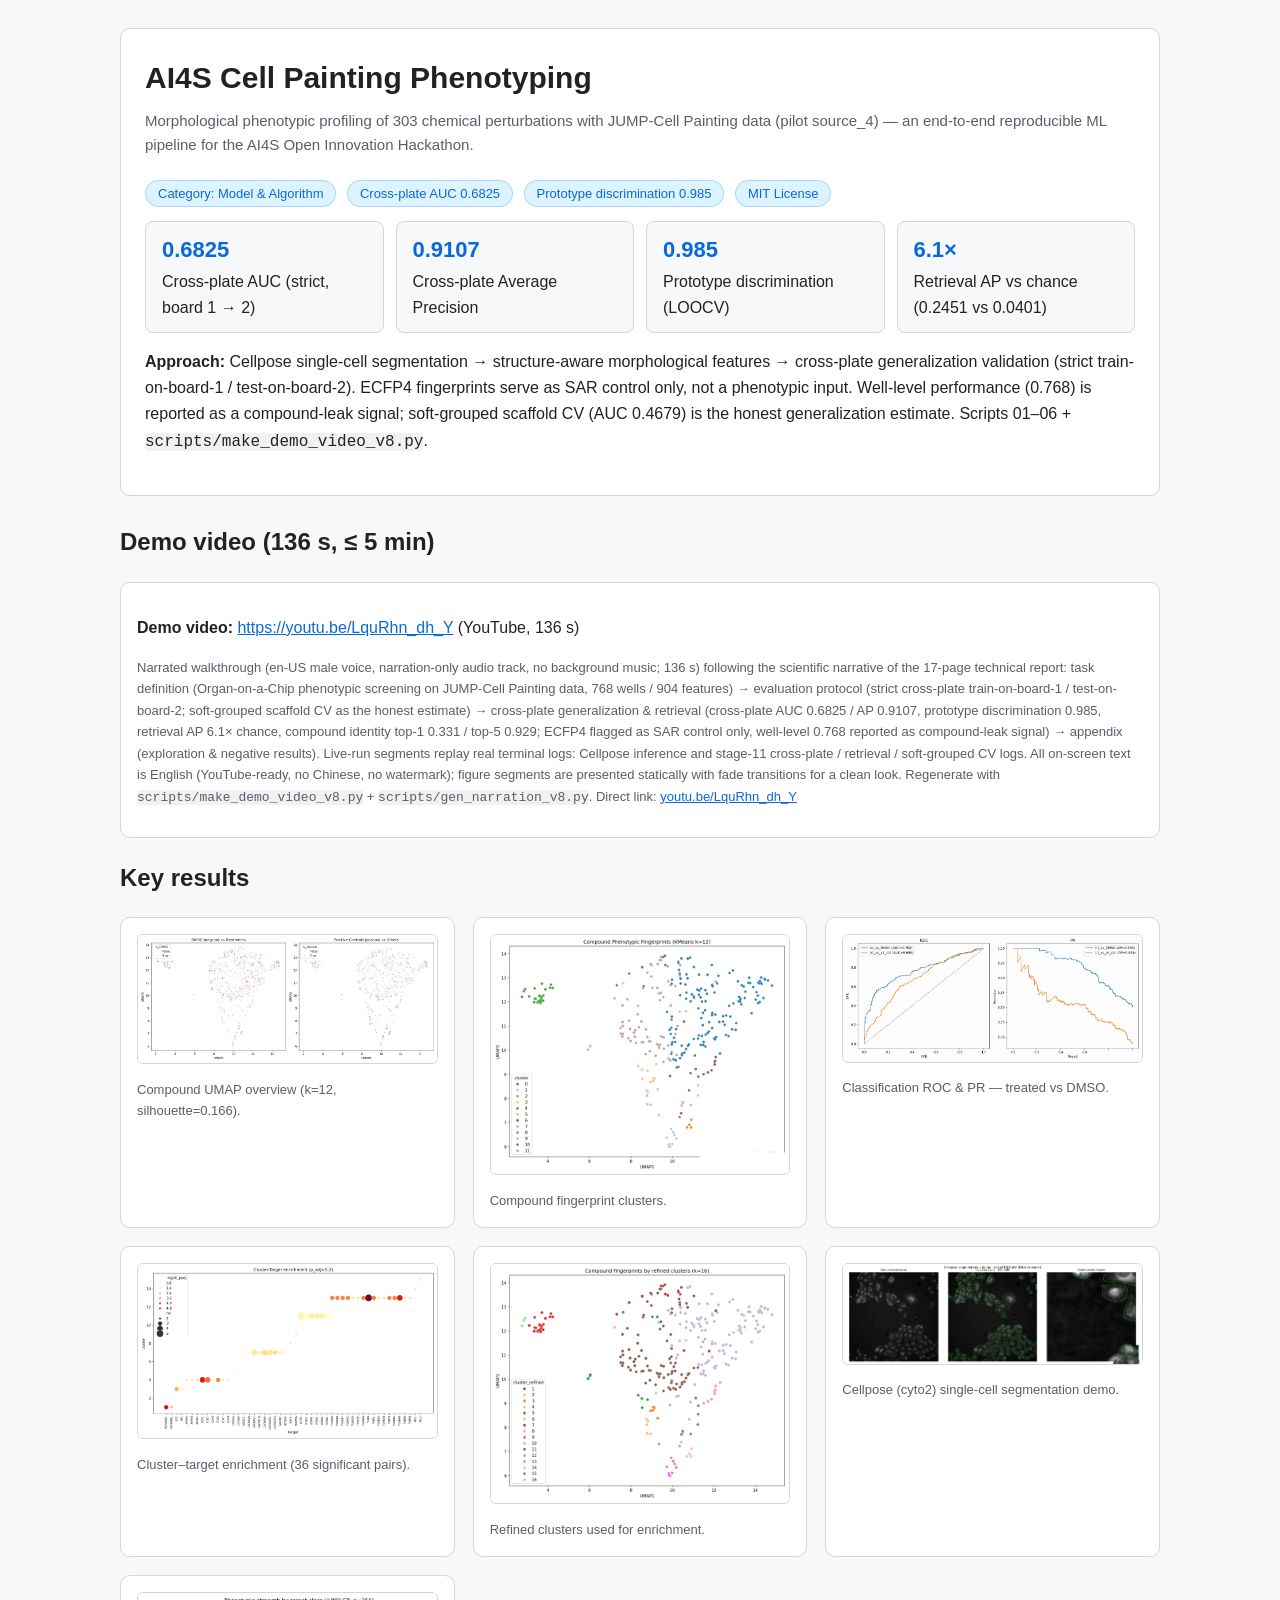
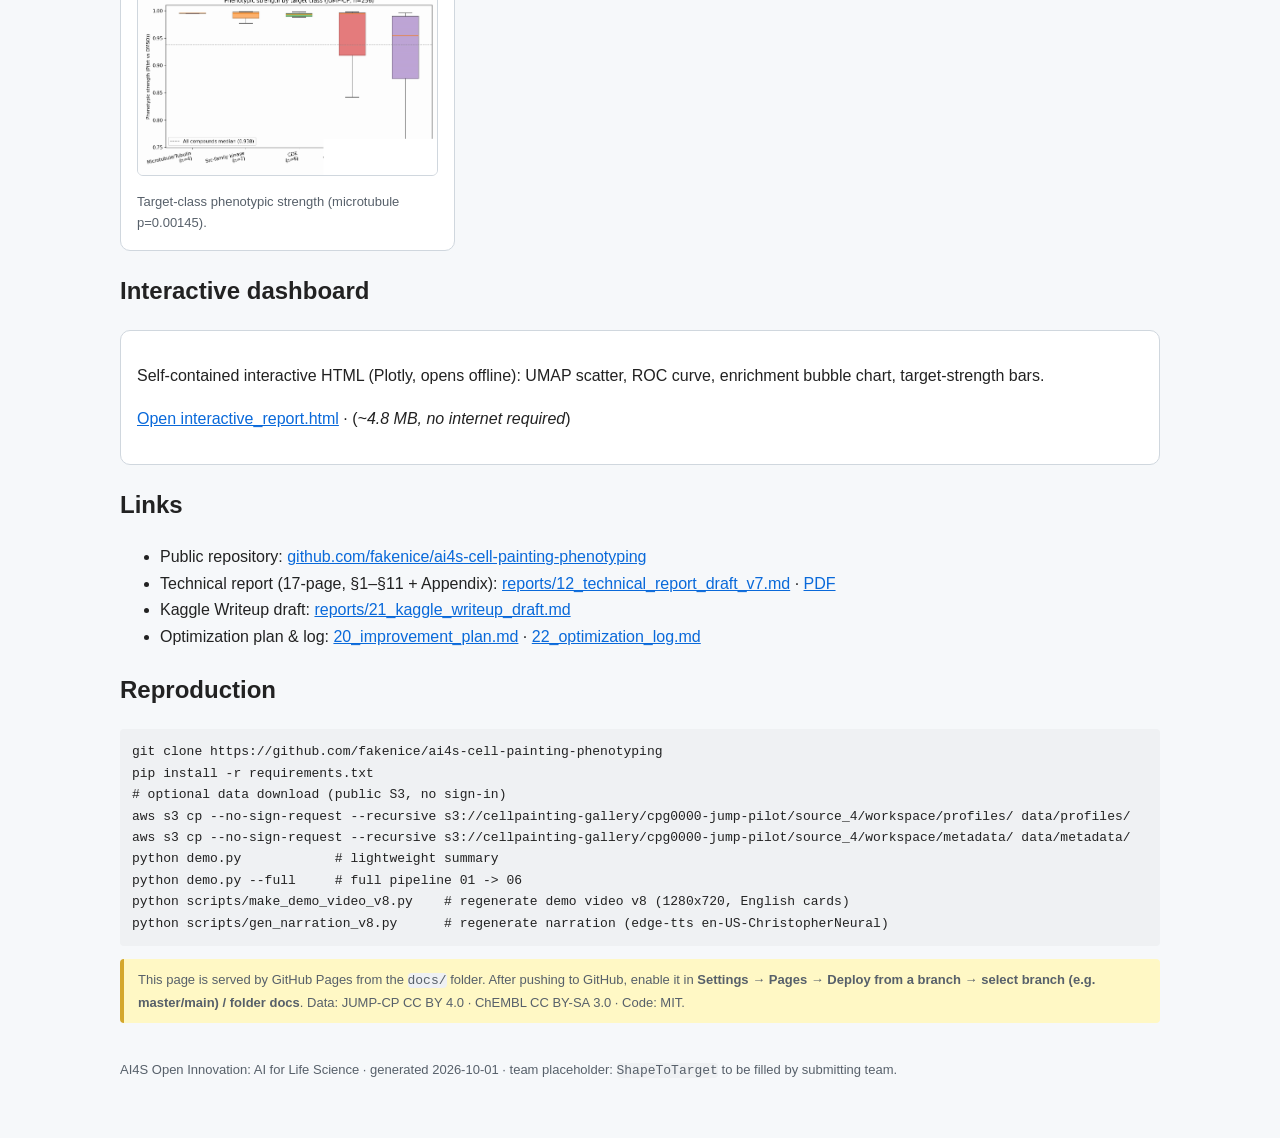
==== commit 0cea7b9c: "docs: replace legacy demo video references with new YouTube link (v8, LquRhn_dh_Y)" ====
--- a/docs/index.html
+++ b/docs/index.html
@@ -53,8 +53,8 @@
 
   <h2>Demo video (136 s, ≤ 5 min)</h2>
   <div class="card">
-    <video controls preload="metadata" src="demo_video.mp4"></video>
-    <p style="font-size:13px;color:#57606a;">Narrated walkthrough (en-US male voice, narration-only audio track, no background music; 136 s) following the scientific narrative of the 17-page technical report: task definition (Organ-on-a-Chip phenotypic screening on JUMP-Cell Painting data, 768 wells / 904 features) → evaluation protocol (strict cross-plate train-on-board-1 / test-on-board-2; soft-grouped scaffold CV as the honest estimate) → cross-plate generalization &amp; retrieval (cross-plate AUC 0.6825 / AP 0.9107, prototype discrimination 0.985, retrieval AP 6.1× chance, compound identity top-1 0.331 / top-5 0.929; ECFP4 flagged as SAR control only, well-level 0.768 reported as compound-leak signal) → appendix (exploration &amp; negative results). Live-run segments replay real terminal logs: Cellpose inference and stage-11 cross-plate / retrieval / soft-grouped CV logs. All on-screen text is English (YouTube-ready, no Chinese, no watermark); figure segments are presented statically with fade transitions for a clean look. Regenerate with <code>scripts/make_demo_video_v8.py</code> + <code>scripts/gen_narration_v8.py</code>. Direct link: <a href="https://github.com/fakenice/ai4s-cell-painting-phenotyping/raw/master/demo_video.mp4">raw.githubusercontent.com</a></p>
+    <p><b>Demo video:</b> <a href="https://youtu.be/LquRhn_dh_Y">https://youtu.be/LquRhn_dh_Y</a> (YouTube, 136 s)</p>
+    <p style="font-size:13px;color:#57606a;">Narrated walkthrough (en-US male voice, narration-only audio track, no background music; 136 s) following the scientific narrative of the 17-page technical report: task definition (Organ-on-a-Chip phenotypic screening on JUMP-Cell Painting data, 768 wells / 904 features) → evaluation protocol (strict cross-plate train-on-board-1 / test-on-board-2; soft-grouped scaffold CV as the honest estimate) → cross-plate generalization &amp; retrieval (cross-plate AUC 0.6825 / AP 0.9107, prototype discrimination 0.985, retrieval AP 6.1× chance, compound identity top-1 0.331 / top-5 0.929; ECFP4 flagged as SAR control only, well-level 0.768 reported as compound-leak signal) → appendix (exploration &amp; negative results). Live-run segments replay real terminal logs: Cellpose inference and stage-11 cross-plate / retrieval / soft-grouped CV logs. All on-screen text is English (YouTube-ready, no Chinese, no watermark); figure segments are presented statically with fade transitions for a clean look. Regenerate with <code>scripts/make_demo_video_v8.py</code> + <code>scripts/gen_narration_v8.py</code>. Direct link: <a href="https://youtu.be/LquRhn_dh_Y">youtu.be/LquRhn_dh_Y</a></p>
   </div>
 
   <h2>Key results</h2>
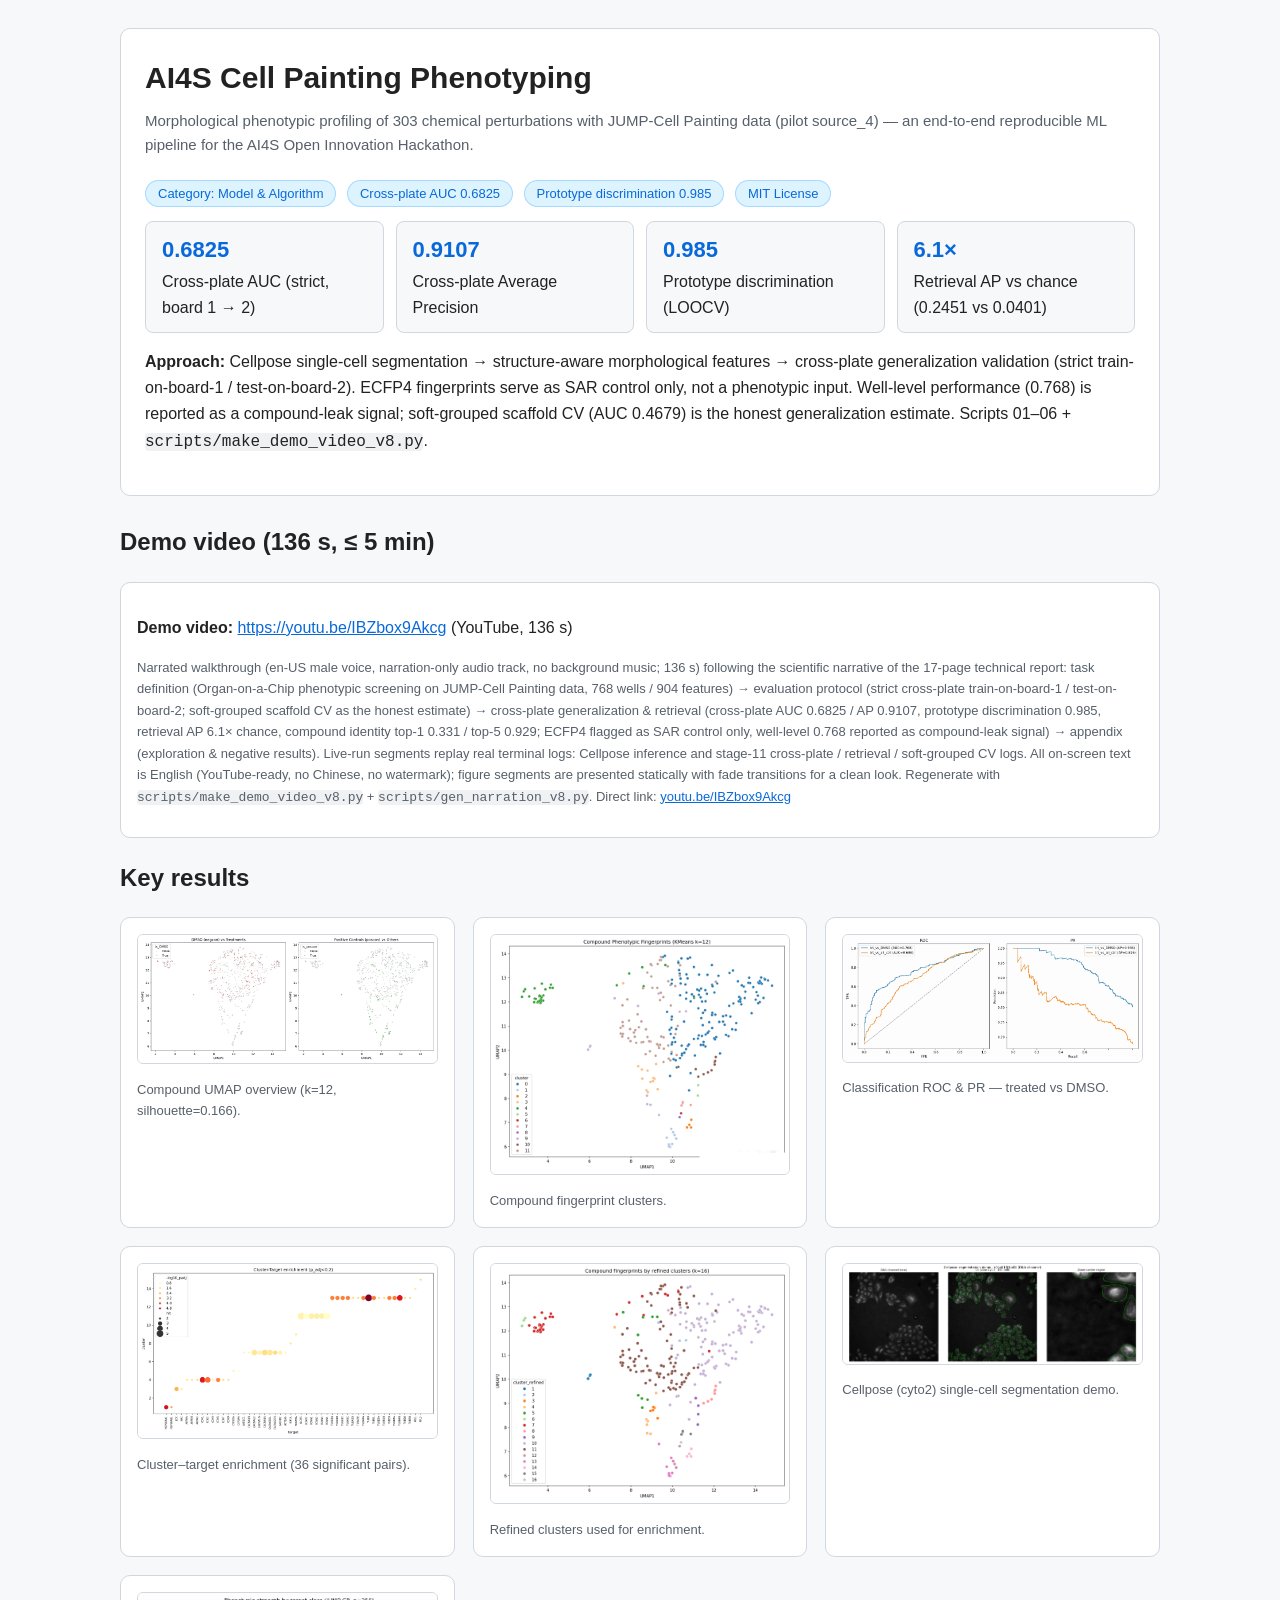
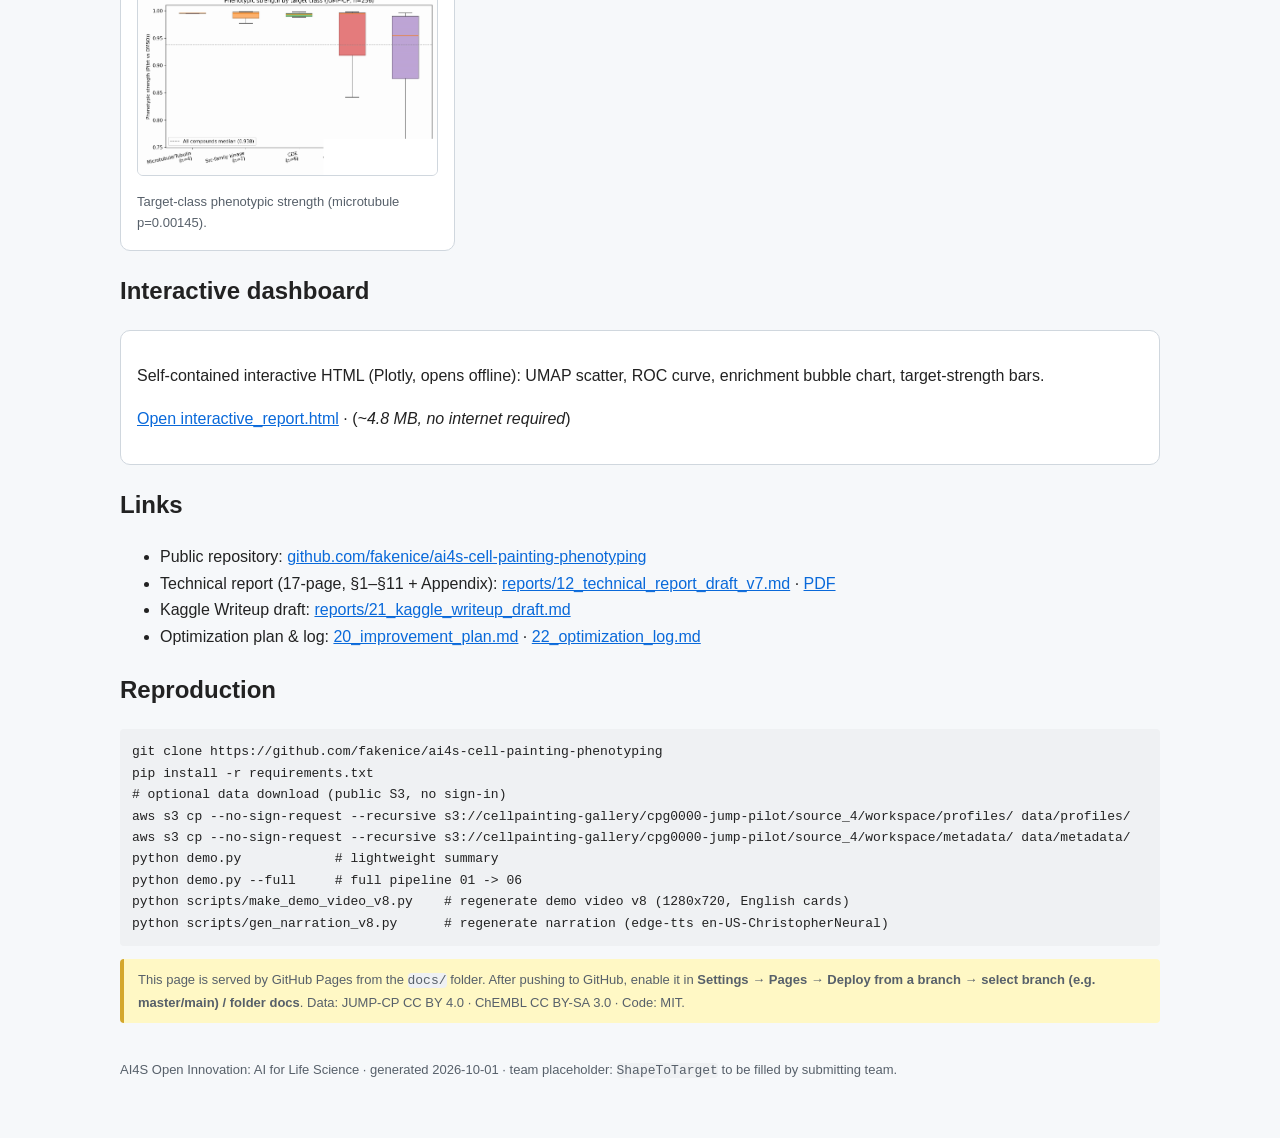
==== commit ea5ec591: "docs: update demo video link to v8 narrated version IBZbox9Akcg" ====
--- a/docs/index.html
+++ b/docs/index.html
@@ -53,8 +53,8 @@
 
   <h2>Demo video (136 s, ≤ 5 min)</h2>
   <div class="card">
-    <p><b>Demo video:</b> <a href="https://youtu.be/LquRhn_dh_Y">https://youtu.be/LquRhn_dh_Y</a> (YouTube, 136 s)</p>
-    <p style="font-size:13px;color:#57606a;">Narrated walkthrough (en-US male voice, narration-only audio track, no background music; 136 s) following the scientific narrative of the 17-page technical report: task definition (Organ-on-a-Chip phenotypic screening on JUMP-Cell Painting data, 768 wells / 904 features) → evaluation protocol (strict cross-plate train-on-board-1 / test-on-board-2; soft-grouped scaffold CV as the honest estimate) → cross-plate generalization &amp; retrieval (cross-plate AUC 0.6825 / AP 0.9107, prototype discrimination 0.985, retrieval AP 6.1× chance, compound identity top-1 0.331 / top-5 0.929; ECFP4 flagged as SAR control only, well-level 0.768 reported as compound-leak signal) → appendix (exploration &amp; negative results). Live-run segments replay real terminal logs: Cellpose inference and stage-11 cross-plate / retrieval / soft-grouped CV logs. All on-screen text is English (YouTube-ready, no Chinese, no watermark); figure segments are presented statically with fade transitions for a clean look. Regenerate with <code>scripts/make_demo_video_v8.py</code> + <code>scripts/gen_narration_v8.py</code>. Direct link: <a href="https://youtu.be/LquRhn_dh_Y">youtu.be/LquRhn_dh_Y</a></p>
+    <p><b>Demo video:</b> <a href="https://youtu.be/IBZbox9Akcg">https://youtu.be/IBZbox9Akcg</a> (YouTube, 136 s)</p>
+    <p style="font-size:13px;color:#57606a;">Narrated walkthrough (en-US male voice, narration-only audio track, no background music; 136 s) following the scientific narrative of the 17-page technical report: task definition (Organ-on-a-Chip phenotypic screening on JUMP-Cell Painting data, 768 wells / 904 features) → evaluation protocol (strict cross-plate train-on-board-1 / test-on-board-2; soft-grouped scaffold CV as the honest estimate) → cross-plate generalization &amp; retrieval (cross-plate AUC 0.6825 / AP 0.9107, prototype discrimination 0.985, retrieval AP 6.1× chance, compound identity top-1 0.331 / top-5 0.929; ECFP4 flagged as SAR control only, well-level 0.768 reported as compound-leak signal) → appendix (exploration &amp; negative results). Live-run segments replay real terminal logs: Cellpose inference and stage-11 cross-plate / retrieval / soft-grouped CV logs. All on-screen text is English (YouTube-ready, no Chinese, no watermark); figure segments are presented statically with fade transitions for a clean look. Regenerate with <code>scripts/make_demo_video_v8.py</code> + <code>scripts/gen_narration_v8.py</code>. Direct link: <a href="https://youtu.be/IBZbox9Akcg">youtu.be/IBZbox9Akcg</a></p>
   </div>
 
   <h2>Key results</h2>
